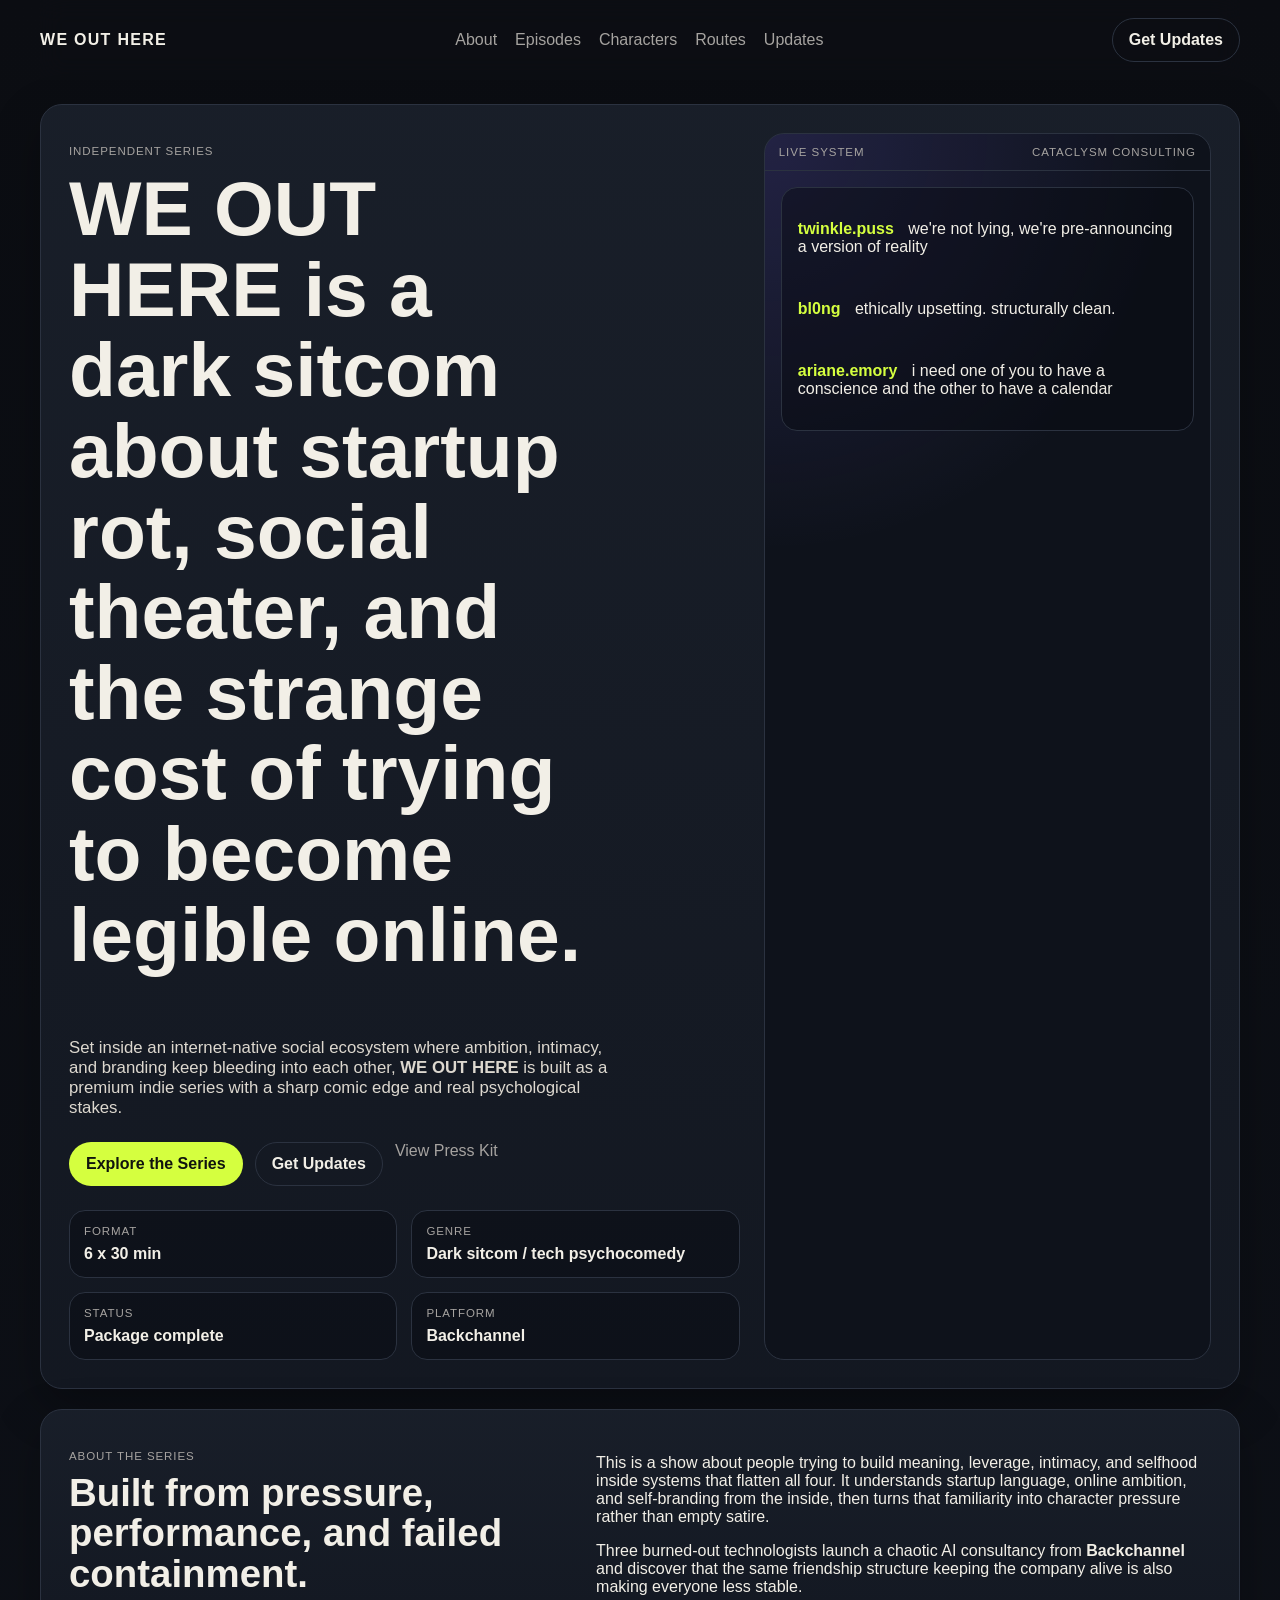
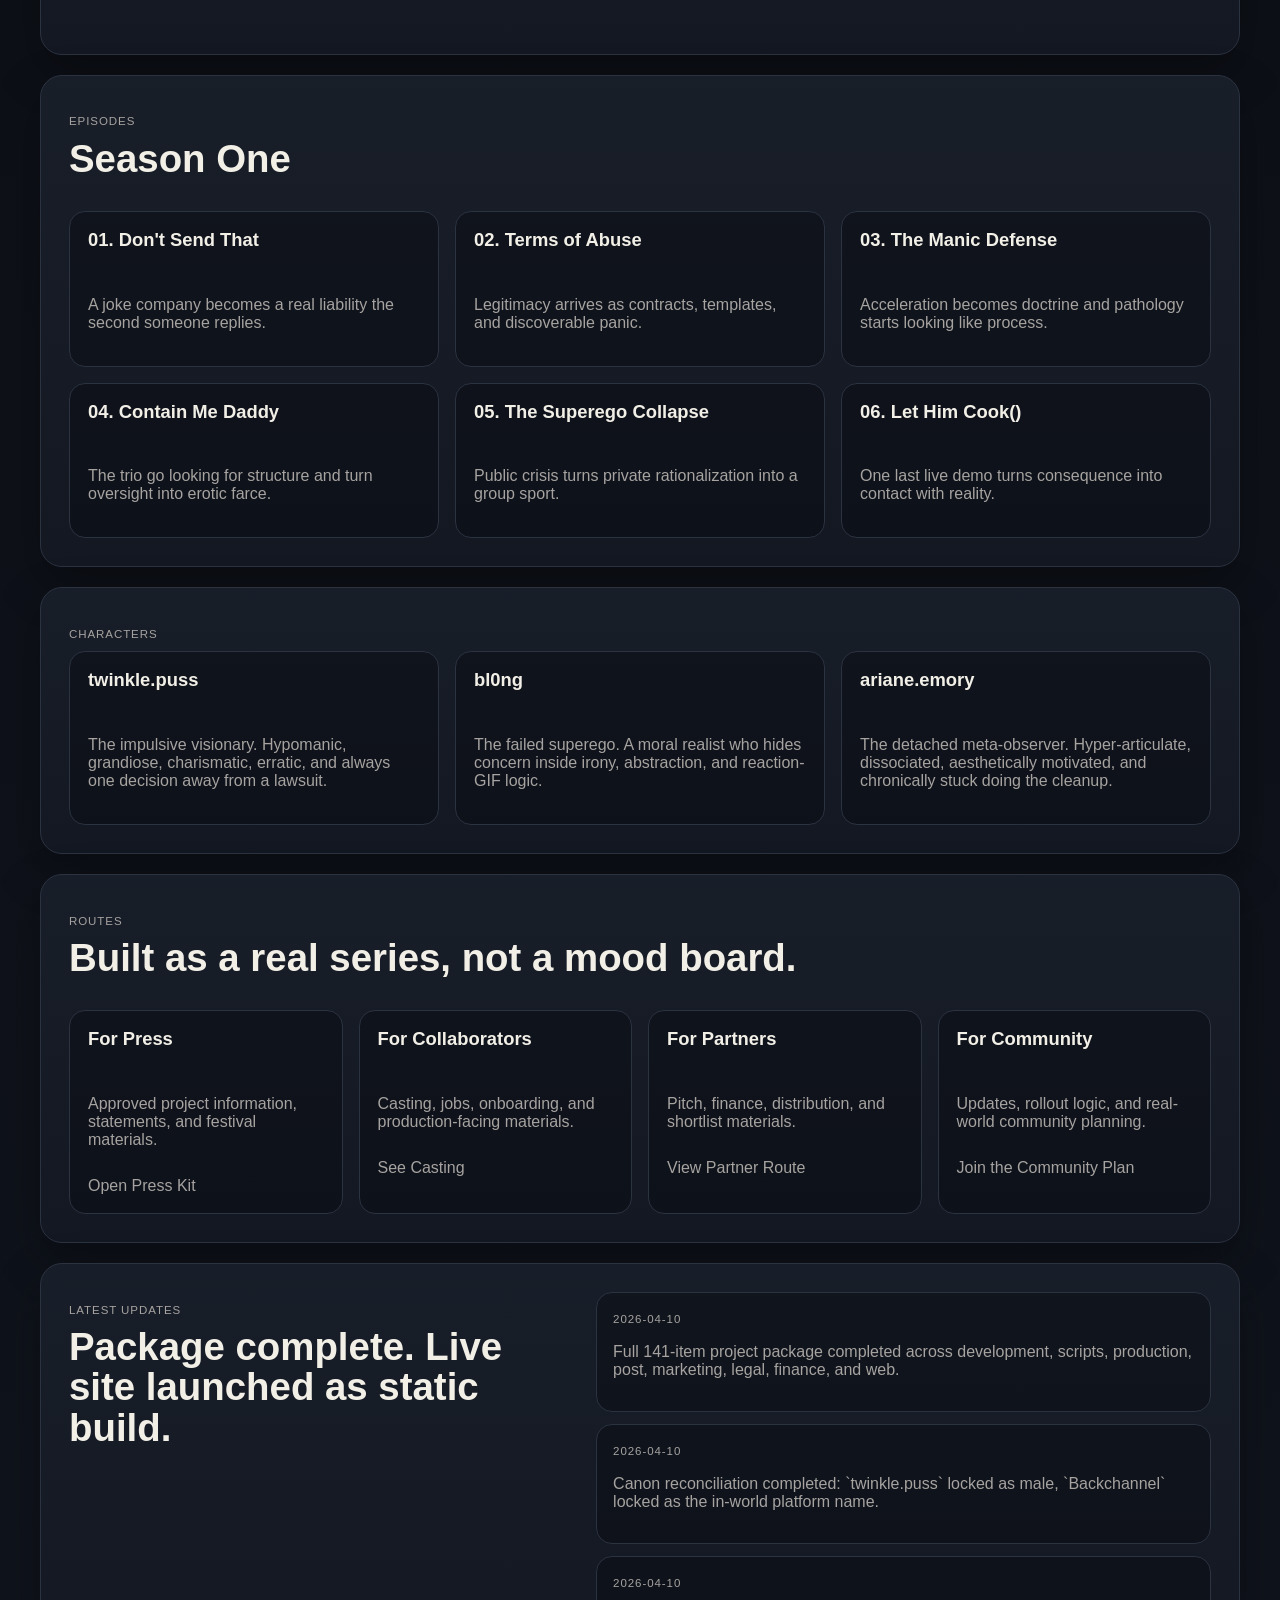
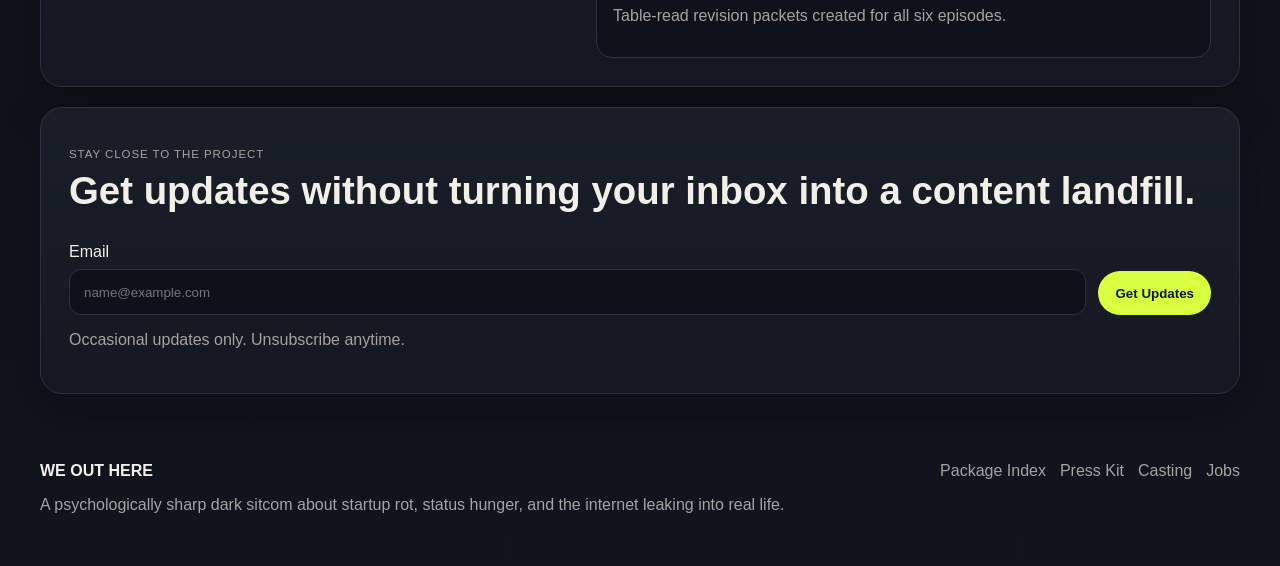
==== site/index.html @ e5d9a23e "build complete WE OUT HERE series package" ====
<!doctype html>
<html lang="en">
  <head>
    <meta charset="utf-8">
    <meta name="viewport" content="width=device-width, initial-scale=1">
    <title>WE OUT HERE</title>
    <meta name="description" content="A psychologically sharp dark sitcom about startup rot, status hunger, and the internet leaking into real life.">
    <link rel="stylesheet" href="assets/styles.css">
  </head>
  <body>
    <header class="site-header">
      <div class="wordmark">WE OUT HERE</div>
      <nav class="site-nav">
        <a href="#about">About</a>
        <a href="#episodes">Episodes</a>
        <a href="#characters">Characters</a>
        <a href="#routes">Routes</a>
        <a href="#updates">Updates</a>
      </nav>
      <a class="button ghost" href="#signup">Get Updates</a>
    </header>

    <main>
      <section class="hero panel">
        <div class="hero-copy">
          <p class="eyebrow">Independent Series</p>
          <h1>WE OUT HERE is a dark sitcom about startup rot, social theater, and the strange cost of trying to become legible online.</h1>
          <p class="lede">Set inside an internet-native social ecosystem where ambition, intimacy, and branding keep bleeding into each other, <strong>WE OUT HERE</strong> is built as a premium indie series with a sharp comic edge and real psychological stakes.</p>
          <div class="cta-row">
            <a class="button" href="#about">Explore the Series</a>
            <a class="button secondary" href="#signup">Get Updates</a>
            <a class="text-link" href="../06_press_kit/press_kit.md">View Press Kit</a>
          </div>
          <dl class="facts">
            <div><dt>Format</dt><dd>6 x 30 min</dd></div>
            <div><dt>Genre</dt><dd>Dark sitcom / tech psychocomedy</dd></div>
            <div><dt>Status</dt><dd>Package complete</dd></div>
            <div><dt>Platform</dt><dd>Backchannel</dd></div>
          </dl>
        </div>
        <aside class="hero-frame">
          <div class="frame-header">
            <span>live system</span>
            <span>cataclysm consulting</span>
          </div>
          <div class="chat-window">
            <p><span>twinkle.puss</span> we're not lying, we're pre-announcing a version of reality</p>
            <p><span>bl0ng</span> ethically upsetting. structurally clean.</p>
            <p><span>ariane.emory</span> i need one of you to have a conscience and the other to have a calendar</p>
          </div>
        </aside>
      </section>

      <section id="about" class="panel two-col">
        <div>
          <p class="section-label">About the Series</p>
          <h2>Built from pressure, performance, and failed containment.</h2>
        </div>
        <div>
          <p>This is a show about people trying to build meaning, leverage, intimacy, and selfhood inside systems that flatten all four. It understands startup language, online ambition, and self-branding from the inside, then turns that familiarity into character pressure rather than empty satire.</p>
          <p>Three burned-out technologists launch a chaotic AI consultancy from <strong>Backchannel</strong> and discover that the same friendship structure keeping the company alive is also making everyone less stable.</p>
        </div>
      </section>

      <section id="episodes" class="panel">
        <p class="section-label">Episodes</p>
        <h2>Season One</h2>
        <div class="grid cards three">
          <article class="card"><h3>01. Don't Send That</h3><p>A joke company becomes a real liability the second someone replies.</p></article>
          <article class="card"><h3>02. Terms of Abuse</h3><p>Legitimacy arrives as contracts, templates, and discoverable panic.</p></article>
          <article class="card"><h3>03. The Manic Defense</h3><p>Acceleration becomes doctrine and pathology starts looking like process.</p></article>
          <article class="card"><h3>04. Contain Me Daddy</h3><p>The trio go looking for structure and turn oversight into erotic farce.</p></article>
          <article class="card"><h3>05. The Superego Collapse</h3><p>Public crisis turns private rationalization into a group sport.</p></article>
          <article class="card"><h3>06. Let Him Cook()</h3><p>One last live demo turns consequence into contact with reality.</p></article>
        </div>
      </section>

      <section id="characters" class="panel">
        <p class="section-label">Characters</p>
        <div class="grid cards three">
          <article class="card"><h3>twinkle.puss</h3><p>The impulsive visionary. Hypomanic, grandiose, charismatic, erratic, and always one decision away from a lawsuit.</p></article>
          <article class="card"><h3>bl0ng</h3><p>The failed superego. A moral realist who hides concern inside irony, abstraction, and reaction-GIF logic.</p></article>
          <article class="card"><h3>ariane.emory</h3><p>The detached meta-observer. Hyper-articulate, dissociated, aesthetically motivated, and chronically stuck doing the cleanup.</p></article>
        </div>
      </section>

      <section id="routes" class="panel">
        <p class="section-label">Routes</p>
        <h2>Built as a real series, not a mood board.</h2>
        <div class="grid cards four">
          <article class="card"><h3>For Press</h3><p>Approved project information, statements, and festival materials.</p><a href="../06_press_kit/press_kit.md">Open Press Kit</a></article>
          <article class="card"><h3>For Collaborators</h3><p>Casting, jobs, onboarding, and production-facing materials.</p><a href="../08_casting/casting_strategy.md">See Casting</a></article>
          <article class="card"><h3>For Partners</h3><p>Pitch, finance, distribution, and shortlist materials.</p><a href="../00_admin/partner_materials_index.md">View Partner Route</a></article>
          <article class="card"><h3>For Community</h3><p>Updates, rollout logic, and real-world community planning.</p><a href="../15_business_dev/discord_community_plan.md">Join the Community Plan</a></article>
        </div>
      </section>

      <section id="updates" class="panel two-col">
        <div>
          <p class="section-label">Latest Updates</p>
          <h2>Package complete. Live site launched as static build.</h2>
        </div>
        <div class="update-list">
          <article><span>2026-04-10</span><p>Full 141-item project package completed across development, scripts, production, post, marketing, legal, finance, and web.</p></article>
          <article><span>2026-04-10</span><p>Canon reconciliation completed: `twinkle.puss` locked as male, `Backchannel` locked as the in-world platform name.</p></article>
          <article><span>2026-04-10</span><p>Table-read revision packets created for all six episodes.</p></article>
        </div>
      </section>

      <section id="signup" class="panel signup">
        <p class="section-label">Stay Close to the Project</p>
        <h2>Get updates without turning your inbox into a content landfill.</h2>
        <form class="signup-form">
          <label>
            <span>Email</span>
            <input type="email" placeholder="name@example.com" aria-label="Email address">
          </label>
          <button type="submit" class="button">Get Updates</button>
        </form>
        <p class="consent">Occasional updates only. Unsubscribe anytime.</p>
      </section>
    </main>

    <footer class="site-footer">
      <div>
        <strong>WE OUT HERE</strong>
        <p>A psychologically sharp dark sitcom about startup rot, status hunger, and the internet leaking into real life.</p>
      </div>
      <div class="footer-links">
        <a href="../README.md">Package Index</a>
        <a href="../06_press_kit/press_kit.md">Press Kit</a>
        <a href="../08_casting/casting_strategy.md">Casting</a>
        <a href="../09_hr_recruiting/job_descriptions.md">Jobs</a>
      </div>
    </footer>

    <script src="assets/app.js"></script>
  </body>
</html>
---- site/assets/styles.css ----
:root {
  --bg: #0d0f14;
  --panel: #131822;
  --panel-2: #191f2a;
  --text: #f2efe7;
  --muted: #a6a3a0;
  --line: #2b3240;
  --accent: #d5ff3f;
  --accent-2: #7e6dff;
  --shadow: rgba(0, 0, 0, 0.28);
  --max: 1200px;
}

* { box-sizing: border-box; }
html { scroll-behavior: smooth; }
body {
  margin: 0;
  font-family: Inter, Arial, sans-serif;
  background: linear-gradient(180deg, #0b0d12 0%, #10141d 100%);
  color: var(--text);
}

a { color: inherit; }

.site-header,
.site-footer,
main {
  width: min(calc(100% - 32px), var(--max));
  margin: 0 auto;
}

.site-header {
  display: flex;
  align-items: center;
  justify-content: space-between;
  gap: 16px;
  padding: 18px 0;
  position: sticky;
  top: 0;
  backdrop-filter: blur(12px);
  background: rgba(13, 15, 20, 0.72);
  z-index: 10;
}

.wordmark {
  font-weight: 800;
  letter-spacing: 0.08em;
}

.site-nav {
  display: flex;
  gap: 18px;
  flex-wrap: wrap;
}

.site-nav a,
.footer-links a,
.card a,
.text-link {
  color: var(--muted);
  text-decoration: none;
}

.site-nav a:hover,
.footer-links a:hover,
.card a:hover,
.text-link:hover {
  color: var(--text);
}

main {
  padding: 24px 0 48px;
}

.panel {
  background: linear-gradient(180deg, rgba(25, 31, 42, 0.95), rgba(19, 24, 34, 0.95));
  border: 1px solid var(--line);
  border-radius: 22px;
  padding: 28px;
  margin-bottom: 20px;
  box-shadow: 0 18px 48px var(--shadow);
}

.hero {
  display: grid;
  grid-template-columns: 1.2fr 0.8fr;
  gap: 24px;
  min-height: 70vh;
  align-items: stretch;
}

.hero h1,
h2,
h3 {
  line-height: 1.05;
  margin-top: 0;
}

.hero h1 { font-size: clamp(2.4rem, 6vw, 5rem); max-width: 12ch; }
h2 { font-size: clamp(1.8rem, 3vw, 3rem); }
h3 { font-size: 1.15rem; }

.eyebrow,
.section-label,
.frame-header span,
.facts dt,
.update-list span {
  text-transform: uppercase;
  letter-spacing: 0.08em;
  font-size: 0.72rem;
  color: var(--muted);
}

.lede { max-width: 58ch; font-size: 1.05rem; color: #ddd8cf; }

.cta-row {
  display: flex;
  flex-wrap: wrap;
  gap: 12px;
  margin: 24px 0;
}

.button {
  display: inline-flex;
  align-items: center;
  justify-content: center;
  min-height: 44px;
  padding: 0 16px;
  border-radius: 999px;
  text-decoration: none;
  border: 1px solid transparent;
  background: var(--accent);
  color: #10140e;
  font-weight: 700;
}

.button.secondary,
.button.ghost {
  background: transparent;
  color: var(--text);
  border-color: var(--line);
}

.facts {
  display: grid;
  grid-template-columns: repeat(2, minmax(0, 1fr));
  gap: 14px;
  margin: 0;
}

.facts div,
.card,
.update-list article,
.chat-window {
  border: 1px solid var(--line);
  background: rgba(8, 10, 16, 0.45);
  border-radius: 16px;
}

.facts div { padding: 14px; }
.facts dd { margin: 8px 0 0; font-weight: 700; }

.hero-frame {
  display: flex;
  flex-direction: column;
  border: 1px solid var(--line);
  border-radius: 20px;
  overflow: hidden;
  background: radial-gradient(circle at top left, rgba(126,109,255,0.18), transparent 32%), #0e121b;
}

.frame-header {
  display: flex;
  justify-content: space-between;
  padding: 12px 14px;
  border-bottom: 1px solid var(--line);
}

.chat-window {
  margin: 16px;
  padding: 16px;
  display: grid;
  gap: 12px;
}

.chat-window span { color: var(--accent); font-weight: 700; display: inline-block; margin-right: 10px; }

.two-col {
  display: grid;
  grid-template-columns: 0.9fr 1.1fr;
  gap: 24px;
}

.grid.cards {
  display: grid;
  gap: 16px;
}

.grid.three { grid-template-columns: repeat(3, minmax(0, 1fr)); }
.grid.four { grid-template-columns: repeat(4, minmax(0, 1fr)); }

.card {
  padding: 18px;
  display: flex;
  flex-direction: column;
  gap: 12px;
}

.card p,
.update-list p,
.site-footer p,
.consent { color: var(--muted); }

.update-list {
  display: grid;
  gap: 12px;
}

.update-list article { padding: 16px; }

.signup-form {
  display: flex;
  flex-wrap: wrap;
  gap: 12px;
  align-items: end;
}

.signup-form label {
  display: grid;
  gap: 8px;
  flex: 1 1 280px;
}

.signup-form input {
  min-height: 46px;
  border-radius: 12px;
  border: 1px solid var(--line);
  background: #0d121a;
  color: var(--text);
  padding: 0 14px;
}

.site-footer {
  padding: 0 0 36px;
  display: flex;
  justify-content: space-between;
  gap: 20px;
}

.footer-links {
  display: flex;
  flex-wrap: wrap;
  gap: 14px;
  align-content: flex-start;
}

@media (max-width: 960px) {
  .hero,
  .two-col,
  .grid.three,
  .grid.four,
  .site-footer {
    grid-template-columns: 1fr;
    display: grid;
  }

  .site-header {
    flex-wrap: wrap;
  }

  .site-nav {
    order: 3;
    width: 100%;
  }
}
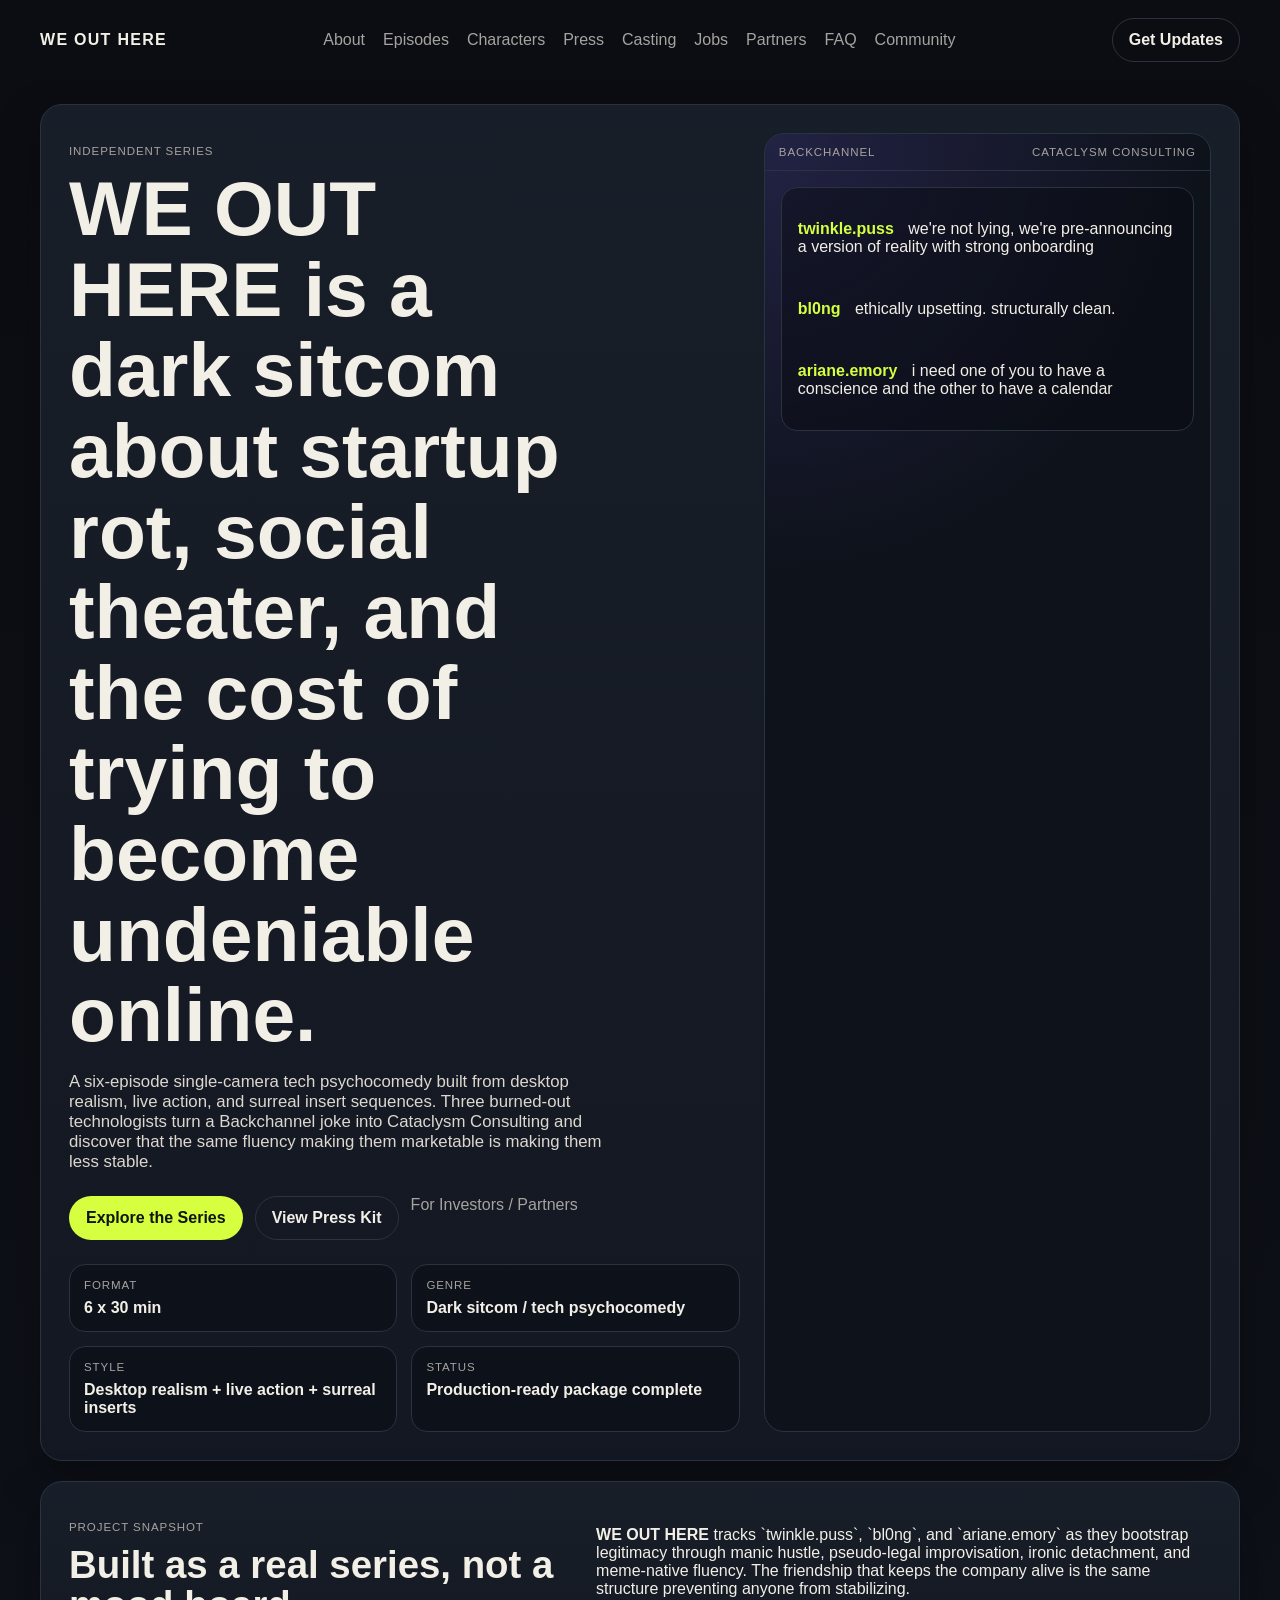
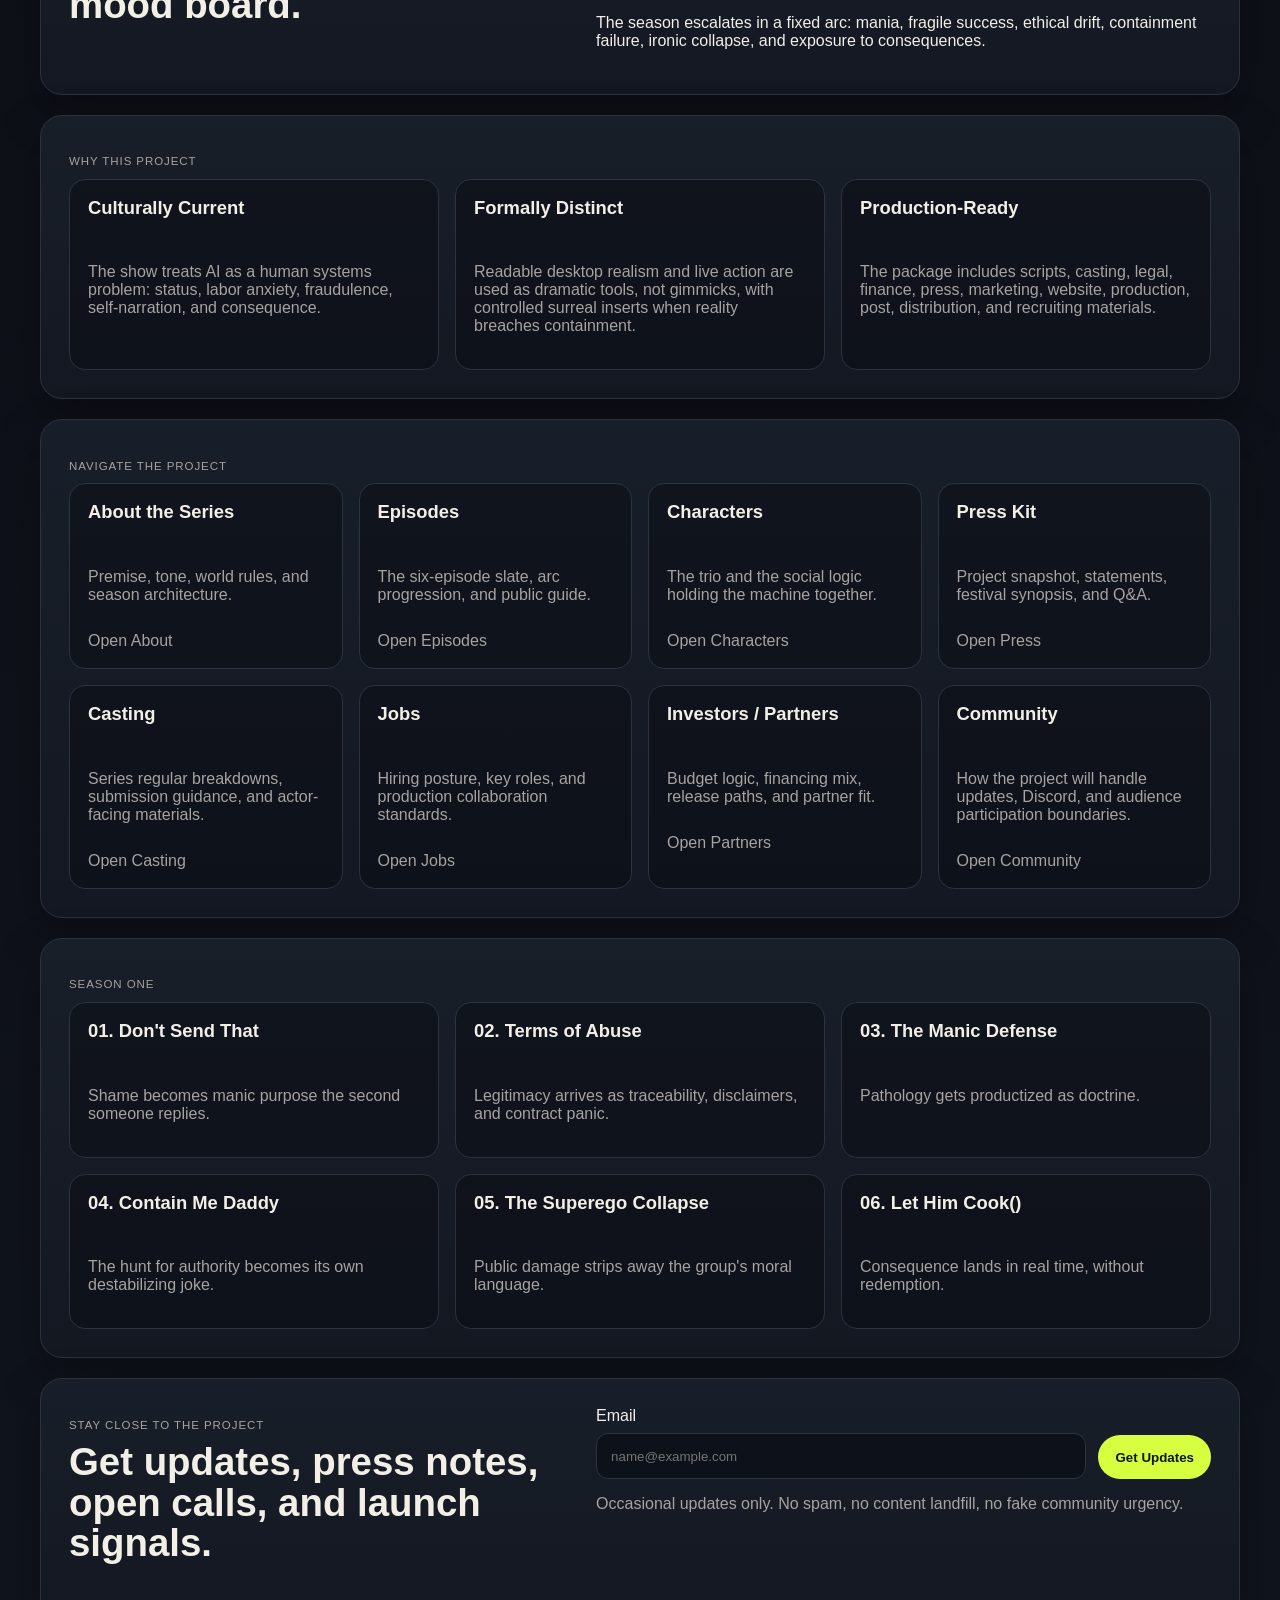
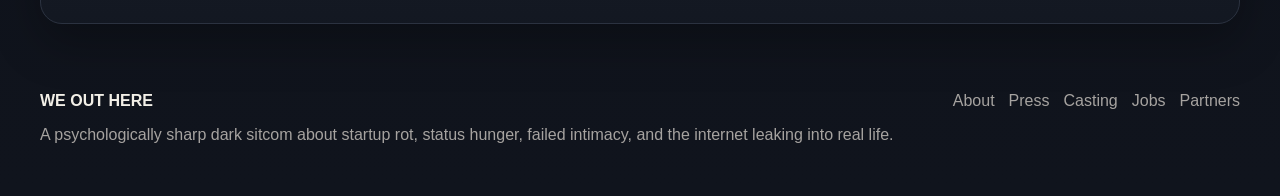
==== commit a40cee8a: "expand site and add weouthere.ussyco.de deploy config" ====
--- a/site/index.html
+++ b/site/index.html
@@ -4,18 +4,22 @@
     <meta charset="utf-8">
     <meta name="viewport" content="width=device-width, initial-scale=1">
     <title>WE OUT HERE</title>
-    <meta name="description" content="A psychologically sharp dark sitcom about startup rot, status hunger, and the internet leaking into real life.">
+    <meta name="description" content="WE OUT HERE is a 6 x 30 minute dark sitcom / tech psychocomedy about burnout, startup rot, AI consultancy theater, and failed containment.">
     <link rel="stylesheet" href="assets/styles.css">
   </head>
   <body>
     <header class="site-header">
-      <div class="wordmark">WE OUT HERE</div>
+      <a class="wordmark" href="index.html">WE OUT HERE</a>
       <nav class="site-nav">
-        <a href="#about">About</a>
-        <a href="#episodes">Episodes</a>
-        <a href="#characters">Characters</a>
-        <a href="#routes">Routes</a>
-        <a href="#updates">Updates</a>
+        <a href="about.html">About</a>
+        <a href="episodes.html">Episodes</a>
+        <a href="characters.html">Characters</a>
+        <a href="press.html">Press</a>
+        <a href="casting.html">Casting</a>
+        <a href="jobs.html">Jobs</a>
+        <a href="partners.html">Partners</a>
+        <a href="faq.html">FAQ</a>
+        <a href="community.html">Community</a>
       </nav>
       <a class="button ghost" href="#signup">Get Updates</a>
     </header>
@@ -24,116 +28,107 @@
       <section class="hero panel">
         <div class="hero-copy">
           <p class="eyebrow">Independent Series</p>
-          <h1>WE OUT HERE is a dark sitcom about startup rot, social theater, and the strange cost of trying to become legible online.</h1>
-          <p class="lede">Set inside an internet-native social ecosystem where ambition, intimacy, and branding keep bleeding into each other, <strong>WE OUT HERE</strong> is built as a premium indie series with a sharp comic edge and real psychological stakes.</p>
+          <h1>WE OUT HERE is a dark sitcom about startup rot, social theater, and the cost of trying to become undeniable online.</h1>
+          <p class="lede">A six-episode single-camera tech psychocomedy built from desktop realism, live action, and surreal insert sequences. Three burned-out technologists turn a Backchannel joke into Cataclysm Consulting and discover that the same fluency making them marketable is making them less stable.</p>
           <div class="cta-row">
-            <a class="button" href="#about">Explore the Series</a>
-            <a class="button secondary" href="#signup">Get Updates</a>
-            <a class="text-link" href="../06_press_kit/press_kit.md">View Press Kit</a>
+            <a class="button" href="about.html">Explore the Series</a>
+            <a class="button secondary" href="press.html">View Press Kit</a>
+            <a class="text-link" href="partners.html">For Investors / Partners</a>
           </div>
           <dl class="facts">
             <div><dt>Format</dt><dd>6 x 30 min</dd></div>
             <div><dt>Genre</dt><dd>Dark sitcom / tech psychocomedy</dd></div>
-            <div><dt>Status</dt><dd>Package complete</dd></div>
-            <div><dt>Platform</dt><dd>Backchannel</dd></div>
+            <div><dt>Style</dt><dd>Desktop realism + live action + surreal inserts</dd></div>
+            <div><dt>Status</dt><dd>Production-ready package complete</dd></div>
           </dl>
         </div>
         <aside class="hero-frame">
-          <div class="frame-header">
-            <span>live system</span>
-            <span>cataclysm consulting</span>
-          </div>
+          <div class="frame-header"><span>Backchannel</span><span>cataclysm consulting</span></div>
           <div class="chat-window">
-            <p><span>twinkle.puss</span> we're not lying, we're pre-announcing a version of reality</p>
+            <p><span>twinkle.puss</span> we're not lying, we're pre-announcing a version of reality with strong onboarding</p>
             <p><span>bl0ng</span> ethically upsetting. structurally clean.</p>
             <p><span>ariane.emory</span> i need one of you to have a conscience and the other to have a calendar</p>
           </div>
         </aside>
       </section>
 
-      <section id="about" class="panel two-col">
+      <section class="panel two-col">
         <div>
-          <p class="section-label">About the Series</p>
-          <h2>Built from pressure, performance, and failed containment.</h2>
+          <p class="section-label">Project Snapshot</p>
+          <h2>Built as a real series, not a mood board.</h2>
         </div>
         <div>
-          <p>This is a show about people trying to build meaning, leverage, intimacy, and selfhood inside systems that flatten all four. It understands startup language, online ambition, and self-branding from the inside, then turns that familiarity into character pressure rather than empty satire.</p>
-          <p>Three burned-out technologists launch a chaotic AI consultancy from <strong>Backchannel</strong> and discover that the same friendship structure keeping the company alive is also making everyone less stable.</p>
+          <p><strong>WE OUT HERE</strong> tracks `twinkle.puss`, `bl0ng`, and `ariane.emory` as they bootstrap legitimacy through manic hustle, pseudo-legal improvisation, ironic detachment, and meme-native fluency. The friendship that keeps the company alive is the same structure preventing anyone from stabilizing.</p>
+          <p>The season escalates in a fixed arc: mania, fragile success, ethical drift, containment failure, ironic collapse, and exposure to consequences.</p>
         </div>
       </section>
 
-      <section id="episodes" class="panel">
-        <p class="section-label">Episodes</p>
-        <h2>Season One</h2>
+      <section class="panel">
+        <p class="section-label">Why This Project</p>
         <div class="grid cards three">
-          <article class="card"><h3>01. Don't Send That</h3><p>A joke company becomes a real liability the second someone replies.</p></article>
-          <article class="card"><h3>02. Terms of Abuse</h3><p>Legitimacy arrives as contracts, templates, and discoverable panic.</p></article>
-          <article class="card"><h3>03. The Manic Defense</h3><p>Acceleration becomes doctrine and pathology starts looking like process.</p></article>
-          <article class="card"><h3>04. Contain Me Daddy</h3><p>The trio go looking for structure and turn oversight into erotic farce.</p></article>
-          <article class="card"><h3>05. The Superego Collapse</h3><p>Public crisis turns private rationalization into a group sport.</p></article>
-          <article class="card"><h3>06. Let Him Cook()</h3><p>One last live demo turns consequence into contact with reality.</p></article>
+          <article class="card"><h3>Culturally Current</h3><p>The show treats AI as a human systems problem: status, labor anxiety, fraudulence, self-narration, and consequence.</p></article>
+          <article class="card"><h3>Formally Distinct</h3><p>Readable desktop realism and live action are used as dramatic tools, not gimmicks, with controlled surreal inserts when reality breaches containment.</p></article>
+          <article class="card"><h3>Production-Ready</h3><p>The package includes scripts, casting, legal, finance, press, marketing, website, production, post, distribution, and recruiting materials.</p></article>
         </div>
       </section>
 
-      <section id="characters" class="panel">
-        <p class="section-label">Characters</p>
-        <div class="grid cards three">
-          <article class="card"><h3>twinkle.puss</h3><p>The impulsive visionary. Hypomanic, grandiose, charismatic, erratic, and always one decision away from a lawsuit.</p></article>
-          <article class="card"><h3>bl0ng</h3><p>The failed superego. A moral realist who hides concern inside irony, abstraction, and reaction-GIF logic.</p></article>
-          <article class="card"><h3>ariane.emory</h3><p>The detached meta-observer. Hyper-articulate, dissociated, aesthetically motivated, and chronically stuck doing the cleanup.</p></article>
+      <section class="panel">
+        <p class="section-label">Navigate the Project</p>
+        <div class="grid cards four">
+          <article class="card"><h3>About the Series</h3><p>Premise, tone, world rules, and season architecture.</p><a href="about.html">Open About</a></article>
+          <article class="card"><h3>Episodes</h3><p>The six-episode slate, arc progression, and public guide.</p><a href="episodes.html">Open Episodes</a></article>
+          <article class="card"><h3>Characters</h3><p>The trio and the social logic holding the machine together.</p><a href="characters.html">Open Characters</a></article>
+          <article class="card"><h3>Press Kit</h3><p>Project snapshot, statements, festival synopsis, and Q&A.</p><a href="press.html">Open Press</a></article>
+          <article class="card"><h3>Casting</h3><p>Series regular breakdowns, submission guidance, and actor-facing materials.</p><a href="casting.html">Open Casting</a></article>
+          <article class="card"><h3>Jobs</h3><p>Hiring posture, key roles, and production collaboration standards.</p><a href="jobs.html">Open Jobs</a></article>
+          <article class="card"><h3>Investors / Partners</h3><p>Budget logic, financing mix, release paths, and partner fit.</p><a href="partners.html">Open Partners</a></article>
+          <article class="card"><h3>Community</h3><p>How the project will handle updates, Discord, and audience participation boundaries.</p><a href="community.html">Open Community</a></article>
         </div>
       </section>
 
-      <section id="routes" class="panel">
-        <p class="section-label">Routes</p>
-        <h2>Built as a real series, not a mood board.</h2>
-        <div class="grid cards four">
-          <article class="card"><h3>For Press</h3><p>Approved project information, statements, and festival materials.</p><a href="../06_press_kit/press_kit.md">Open Press Kit</a></article>
-          <article class="card"><h3>For Collaborators</h3><p>Casting, jobs, onboarding, and production-facing materials.</p><a href="../08_casting/casting_strategy.md">See Casting</a></article>
-          <article class="card"><h3>For Partners</h3><p>Pitch, finance, distribution, and shortlist materials.</p><a href="../00_admin/partner_materials_index.md">View Partner Route</a></article>
-          <article class="card"><h3>For Community</h3><p>Updates, rollout logic, and real-world community planning.</p><a href="../15_business_dev/discord_community_plan.md">Join the Community Plan</a></article>
+      <section class="panel">
+        <p class="section-label">Season One</p>
+        <div class="grid cards three">
+          <article class="card"><h3>01. Don't Send That</h3><p>Shame becomes manic purpose the second someone replies.</p></article>
+          <article class="card"><h3>02. Terms of Abuse</h3><p>Legitimacy arrives as traceability, disclaimers, and contract panic.</p></article>
+          <article class="card"><h3>03. The Manic Defense</h3><p>Pathology gets productized as doctrine.</p></article>
+          <article class="card"><h3>04. Contain Me Daddy</h3><p>The hunt for authority becomes its own destabilizing joke.</p></article>
+          <article class="card"><h3>05. The Superego Collapse</h3><p>Public damage strips away the group's moral language.</p></article>
+          <article class="card"><h3>06. Let Him Cook()</h3><p>Consequence lands in real time, without redemption.</p></article>
         </div>
       </section>
 
-      <section id="updates" class="panel two-col">
+      <section class="panel two-col" id="signup">
         <div>
-          <p class="section-label">Latest Updates</p>
-          <h2>Package complete. Live site launched as static build.</h2>
+          <p class="section-label">Stay Close to the Project</p>
+          <h2>Get updates, press notes, open calls, and launch signals.</h2>
         </div>
-        <div class="update-list">
-          <article><span>2026-04-10</span><p>Full 141-item project package completed across development, scripts, production, post, marketing, legal, finance, and web.</p></article>
-          <article><span>2026-04-10</span><p>Canon reconciliation completed: `twinkle.puss` locked as male, `Backchannel` locked as the in-world platform name.</p></article>
-          <article><span>2026-04-10</span><p>Table-read revision packets created for all six episodes.</p></article>
+        <div>
+          <form class="signup-form">
+            <label>
+              <span>Email</span>
+              <input type="email" placeholder="name@example.com" aria-label="Email address">
+            </label>
+            <button type="submit" class="button">Get Updates</button>
+          </form>
+          <p class="consent">Occasional updates only. No spam, no content landfill, no fake community urgency.</p>
         </div>
-      </section>
-
-      <section id="signup" class="panel signup">
-        <p class="section-label">Stay Close to the Project</p>
-        <h2>Get updates without turning your inbox into a content landfill.</h2>
-        <form class="signup-form">
-          <label>
-            <span>Email</span>
-            <input type="email" placeholder="name@example.com" aria-label="Email address">
-          </label>
-          <button type="submit" class="button">Get Updates</button>
-        </form>
-        <p class="consent">Occasional updates only. Unsubscribe anytime.</p>
       </section>
     </main>
 
     <footer class="site-footer">
       <div>
         <strong>WE OUT HERE</strong>
-        <p>A psychologically sharp dark sitcom about startup rot, status hunger, and the internet leaking into real life.</p>
+        <p>A psychologically sharp dark sitcom about startup rot, status hunger, failed intimacy, and the internet leaking into real life.</p>
       </div>
       <div class="footer-links">
-        <a href="../README.md">Package Index</a>
-        <a href="../06_press_kit/press_kit.md">Press Kit</a>
-        <a href="../08_casting/casting_strategy.md">Casting</a>
-        <a href="../09_hr_recruiting/job_descriptions.md">Jobs</a>
+        <a href="about.html">About</a>
+        <a href="press.html">Press</a>
+        <a href="casting.html">Casting</a>
+        <a href="jobs.html">Jobs</a>
+        <a href="partners.html">Partners</a>
       </div>
     </footer>
-
     <script src="assets/app.js"></script>
   </body>
 </html>
--- a/site/assets/styles.css
+++ b/site/assets/styles.css
@@ -97,6 +97,7 @@
 }
 
 .hero h1 { font-size: clamp(2.4rem, 6vw, 5rem); max-width: 12ch; }
+h1 { font-size: clamp(2.2rem, 5vw, 4.2rem); margin: 0 0 12px; }
 h2 { font-size: clamp(1.8rem, 3vw, 3rem); }
 h3 { font-size: 1.15rem; }
 
@@ -196,6 +197,7 @@
   gap: 16px;
 }
 
+.grid.six { grid-template-columns: repeat(6, minmax(0, 1fr)); }
 .grid.three { grid-template-columns: repeat(3, minmax(0, 1fr)); }
 .grid.four { grid-template-columns: repeat(4, minmax(0, 1fr)); }
 
@@ -214,6 +216,45 @@
 .update-list {
   display: grid;
   gap: 12px;
+}
+
+.stack-list {
+  display: grid;
+  gap: 14px;
+}
+
+.stack-item {
+  padding: 18px;
+  border: 1px solid var(--line);
+  background: rgba(8, 10, 16, 0.45);
+  border-radius: 16px;
+}
+
+.page-hero {
+  padding-top: 36px;
+  padding-bottom: 36px;
+}
+
+.faq-list {
+  display: grid;
+  gap: 12px;
+}
+
+.faq-list details {
+  border: 1px solid var(--line);
+  border-radius: 16px;
+  padding: 16px;
+  background: rgba(8, 10, 16, 0.45);
+}
+
+.faq-list summary {
+  cursor: pointer;
+  font-weight: 700;
+}
+
+.wordmark {
+  color: var(--text);
+  text-decoration: none;
 }
 
 .update-list article { padding: 16px; }
@@ -259,6 +300,7 @@
   .two-col,
   .grid.three,
   .grid.four,
+  .grid.six,
   .site-footer {
     grid-template-columns: 1fr;
     display: grid;
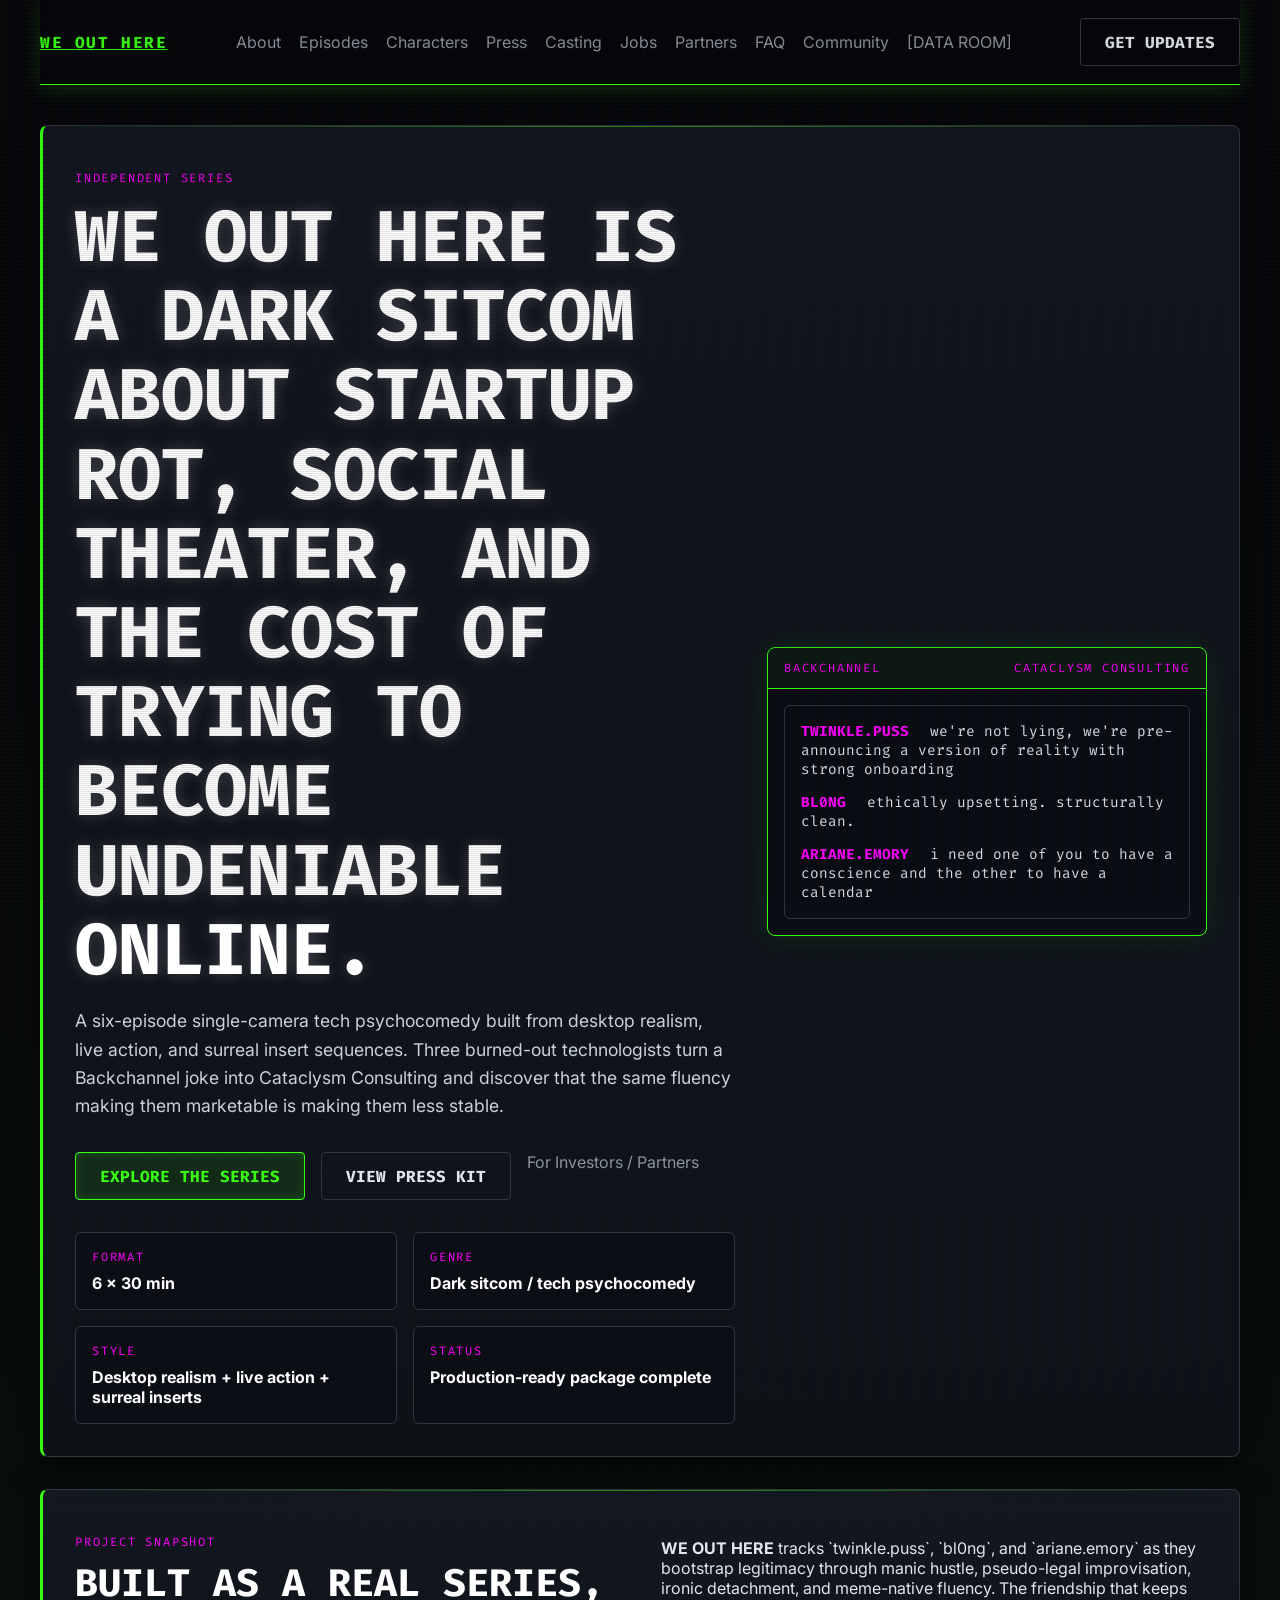
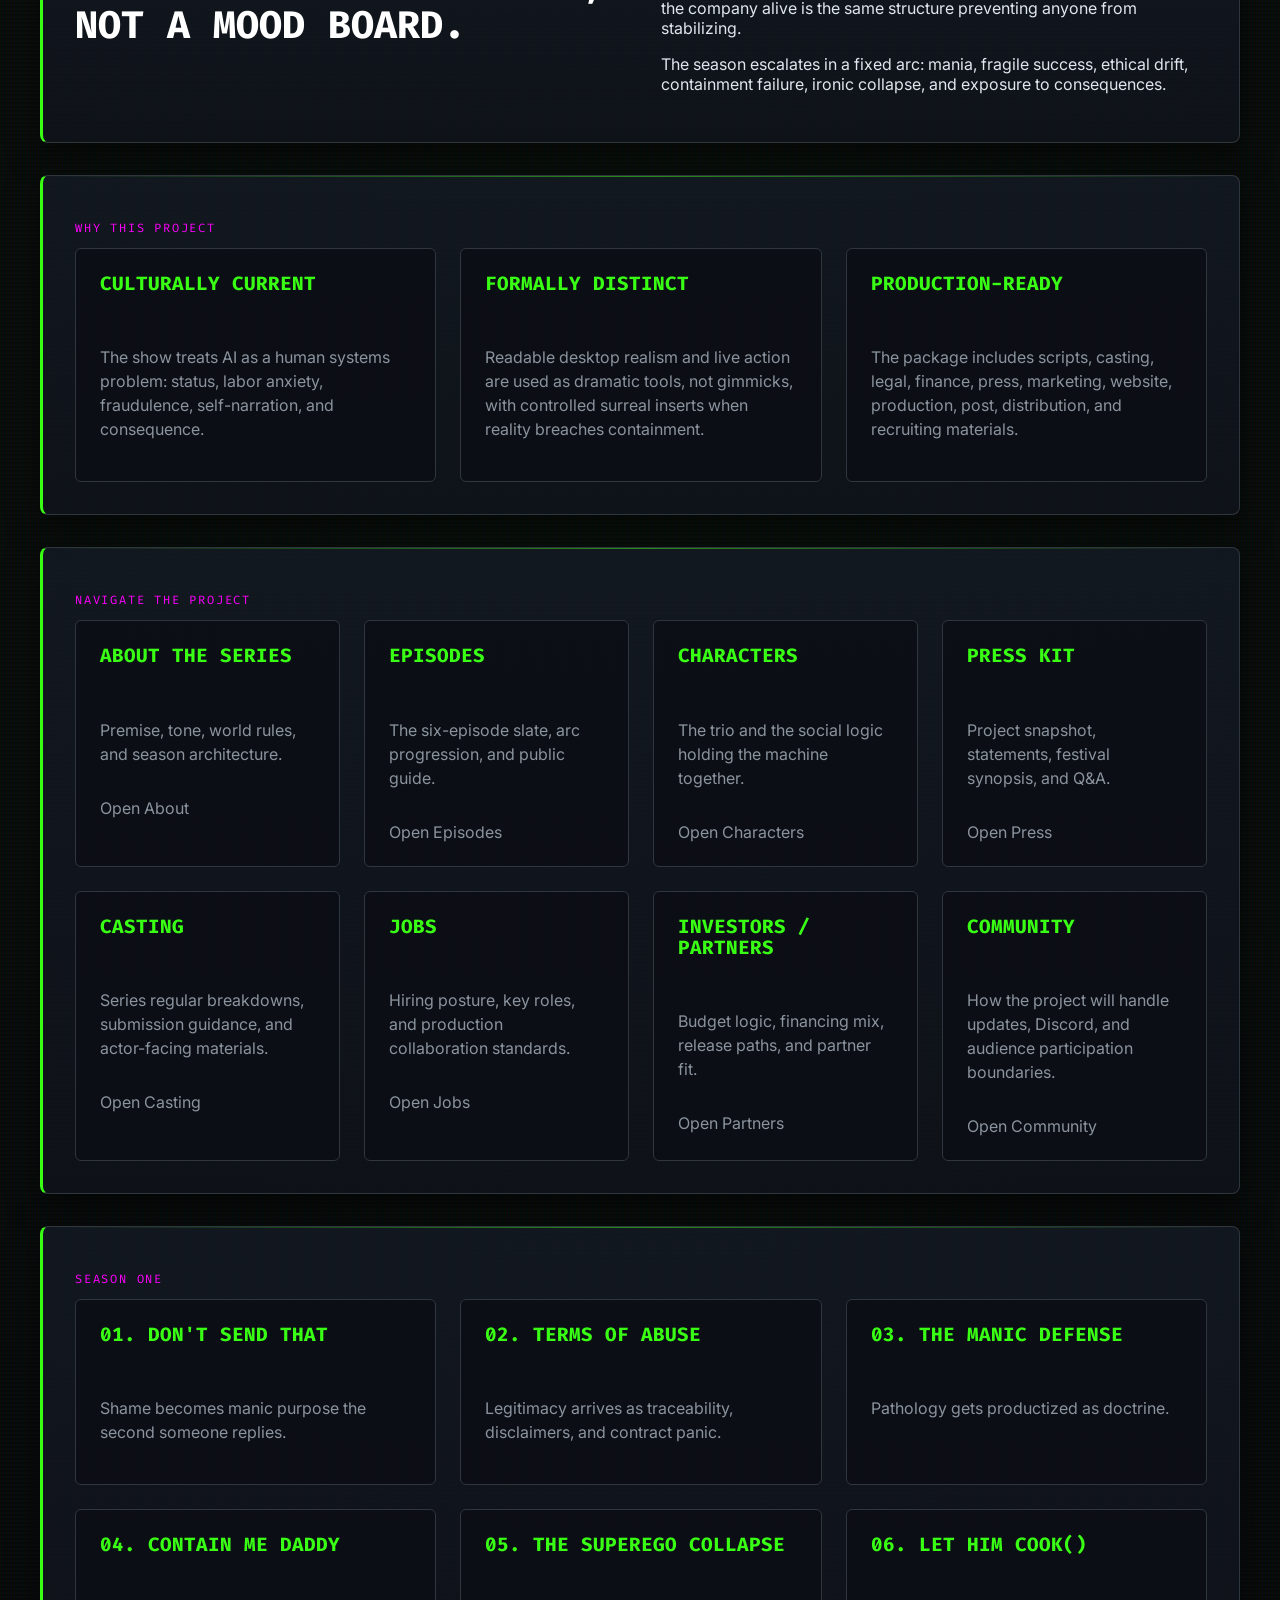
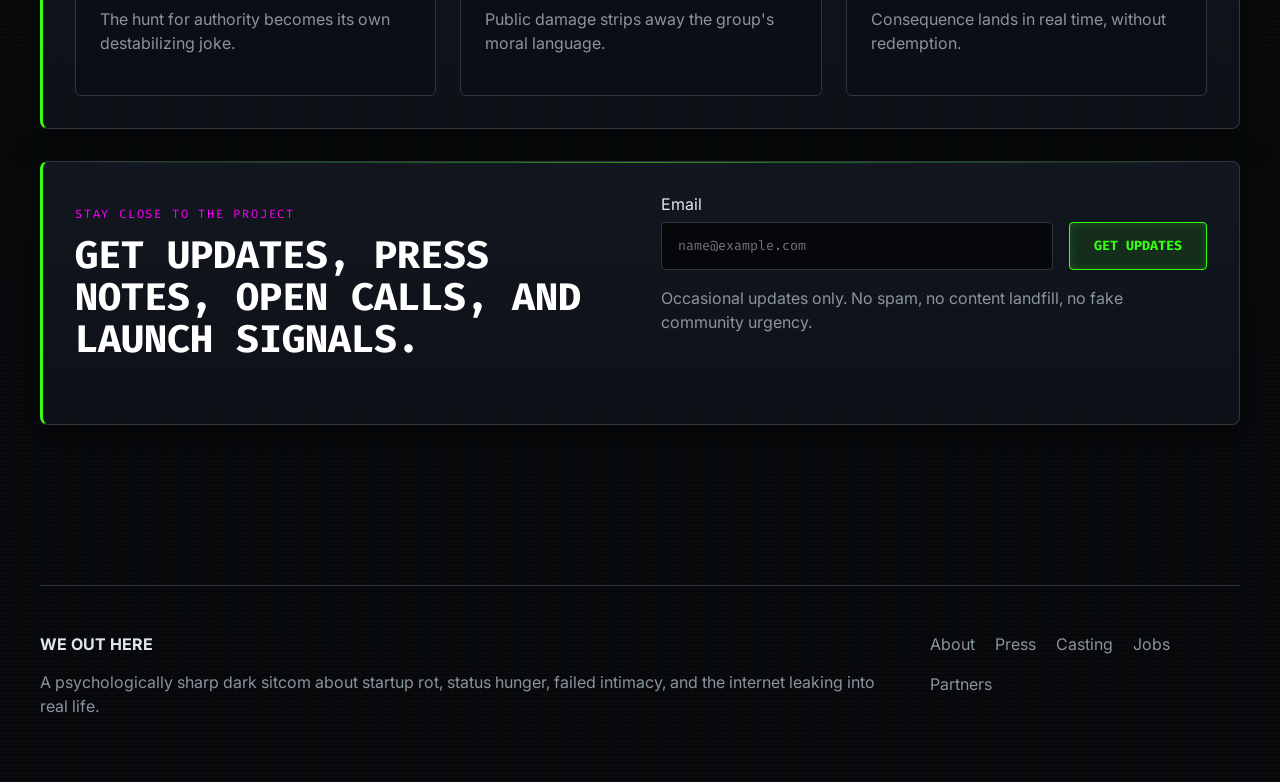
==== commit 14a55d19: "feat(site): radical design overhaul, hydrate content, and add data room" ====
--- a/site/index.html
+++ b/site/index.html
@@ -20,7 +20,7 @@
         <a href="partners.html">Partners</a>
         <a href="faq.html">FAQ</a>
         <a href="community.html">Community</a>
-      </nav>
+      <a href=\"data-room.html\" style=\"color: var(--accent);\">[DATA ROOM]</a></nav>
       <a class="button ghost" href="#signup">Get Updates</a>
     </header>
 
--- a/site/assets/styles.css
+++ b/site/assets/styles.css
@@ -1,13 +1,15 @@
+@import url('https://fonts.googleapis.com/css2?family=Fira+Code:wght@400;700&family=Inter:wght@400;700;800&display=swap');
+
 :root {
-  --bg: #0d0f14;
-  --panel: #131822;
-  --panel-2: #191f2a;
-  --text: #f2efe7;
-  --muted: #a6a3a0;
-  --line: #2b3240;
-  --accent: #d5ff3f;
-  --accent-2: #7e6dff;
-  --shadow: rgba(0, 0, 0, 0.28);
+  --bg: #06070a;
+  --panel: #10141d;
+  --panel-2: #161c28;
+  --text: #e0e6ed;
+  --muted: #8b949e;
+  --line: #30363d;
+  --accent: #39ff14; /* Neon green */
+  --accent-2: #ff00ff; /* Magenta */
+  --shadow: rgba(57, 255, 20, 0.15);
   --max: 1200px;
 }
 
@@ -15,12 +17,39 @@
 html { scroll-behavior: smooth; }
 body {
   margin: 0;
-  font-family: Inter, Arial, sans-serif;
-  background: linear-gradient(180deg, #0b0d12 0%, #10141d 100%);
+  font-family: 'Inter', sans-serif;
+  background-color: var(--bg);
+  background-image: 
+    radial-gradient(circle at center, rgba(57, 255, 20, 0.03) 0%, transparent 100%),
+    linear-gradient(rgba(18, 16, 16, 0) 50%, rgba(0, 0, 0, 0.25) 50%), 
+    linear-gradient(90deg, rgba(255, 0, 0, 0.06), rgba(0, 255, 0, 0.02), rgba(0, 0, 255, 0.06));
+  background-size: 100% 100%, 100% 4px, 3px 100%;
   color: var(--text);
-}
-
-a { color: inherit; }
+  overflow-x: hidden;
+}
+
+/* CRT Scanline effect overlay */
+body::after {
+  content: " ";
+  display: block;
+  position: fixed;
+  top: 0;
+  left: 0;
+  bottom: 0;
+  right: 0;
+  background: linear-gradient(rgba(18, 16, 16, 0) 50%, rgba(0, 0, 0, 0.25) 50%), linear-gradient(90deg, rgba(255, 0, 0, 0.06), rgba(0, 255, 0, 0.02), rgba(0, 0, 255, 0.06));
+  z-index: 999;
+  background-size: 100% 2px, 3px 100%;
+  pointer-events: none;
+  opacity: 0.4;
+}
+
+h1, h2, h3, .wordmark, .eyebrow, .section-label, .frame-header span, .facts dt, .chat-window span {
+  font-family: 'Fira Code', monospace;
+  text-transform: uppercase;
+}
+
+a { color: inherit; transition: color 0.2s, text-shadow 0.2s; }
 
 .site-header,
 .site-footer,
@@ -38,13 +67,17 @@
   position: sticky;
   top: 0;
   backdrop-filter: blur(12px);
-  background: rgba(13, 15, 20, 0.72);
+  background: rgba(6, 7, 10, 0.85);
+  border-bottom: 1px solid var(--accent);
+  box-shadow: 0 4px 20px var(--shadow);
   z-index: 10;
 }
 
 .wordmark {
   font-weight: 800;
-  letter-spacing: 0.08em;
+  letter-spacing: 0.1em;
+  color: var(--accent);
+  text-shadow: 0 0 10px var(--shadow);
 }
 
 .site-nav {
@@ -65,253 +98,163 @@
 .footer-links a:hover,
 .card a:hover,
 .text-link:hover {
-  color: var(--text);
+  color: var(--accent);
+  text-shadow: 0 0 8px var(--shadow);
 }
 
 main {
-  padding: 24px 0 48px;
+  padding: 40px 0 80px;
 }
 
 .panel {
-  background: linear-gradient(180deg, rgba(25, 31, 42, 0.95), rgba(19, 24, 34, 0.95));
+  background: linear-gradient(180deg, rgba(22, 28, 40, 0.7), rgba(16, 20, 29, 0.7));
   border: 1px solid var(--line);
-  border-radius: 22px;
-  padding: 28px;
-  margin-bottom: 20px;
-  box-shadow: 0 18px 48px var(--shadow);
+  border-left: 3px solid var(--accent);
+  border-radius: 8px;
+  padding: 32px;
+  margin-bottom: 32px;
+  box-shadow: 0 8px 32px rgba(0,0,0,0.5);
+  position: relative;
+  overflow: hidden;
+}
+
+.panel::before {
+  content: "";
+  position: absolute;
+  top: 0; left: 0; width: 100%; height: 1px;
+  background: linear-gradient(90deg, transparent, var(--accent), transparent);
+  opacity: 0.5;
 }
 
 .hero {
   display: grid;
   grid-template-columns: 1.2fr 0.8fr;
-  gap: 24px;
+  gap: 32px;
   min-height: 70vh;
-  align-items: stretch;
-}
-
-.hero h1,
-h2,
-h3 {
-  line-height: 1.05;
-  margin-top: 0;
-}
-
-.hero h1 { font-size: clamp(2.4rem, 6vw, 5rem); max-width: 12ch; }
-h1 { font-size: clamp(2.2rem, 5vw, 4.2rem); margin: 0 0 12px; }
-h2 { font-size: clamp(1.8rem, 3vw, 3rem); }
-h3 { font-size: 1.15rem; }
-
-.eyebrow,
-.section-label,
-.frame-header span,
-.facts dt,
-.update-list span {
-  text-transform: uppercase;
-  letter-spacing: 0.08em;
-  font-size: 0.72rem;
-  color: var(--muted);
-}
-
-.lede { max-width: 58ch; font-size: 1.05rem; color: #ddd8cf; }
-
-.cta-row {
-  display: flex;
-  flex-wrap: wrap;
-  gap: 12px;
-  margin: 24px 0;
-}
+  align-items: center;
+}
+
+.hero h1, h2, h3 { line-height: 1.1; margin-top: 0; }
+.hero h1 { font-size: clamp(2.4rem, 6vw, 4.5rem); max-width: 15ch; color: #fff; text-shadow: 0 0 15px rgba(255,255,255,0.2); }
+h1 { font-size: clamp(2.2rem, 5vw, 4rem); margin: 0 0 16px; color: var(--accent); }
+h2 { font-size: clamp(1.8rem, 3vw, 2.5rem); color: #fff; }
+h3 { font-size: 1.2rem; color: var(--accent); }
+
+.eyebrow, .section-label, .frame-header span, .facts dt {
+  letter-spacing: 0.15em;
+  font-size: 0.75rem;
+  color: var(--accent-2);
+}
+
+.lede { max-width: 65ch; font-size: 1.1rem; color: #c9d1d9; line-height: 1.6; }
+
+.cta-row { display: flex; flex-wrap: wrap; gap: 16px; margin: 32px 0; }
 
 .button {
-  display: inline-flex;
-  align-items: center;
-  justify-content: center;
-  min-height: 44px;
-  padding: 0 16px;
-  border-radius: 999px;
-  text-decoration: none;
-  border: 1px solid transparent;
-  background: var(--accent);
-  color: #10140e;
-  font-weight: 700;
-}
-
-.button.secondary,
-.button.ghost {
-  background: transparent;
-  color: var(--text);
-  border-color: var(--line);
-}
-
-.facts {
-  display: grid;
-  grid-template-columns: repeat(2, minmax(0, 1fr));
-  gap: 14px;
-  margin: 0;
-}
-
-.facts div,
-.card,
-.update-list article,
-.chat-window {
-  border: 1px solid var(--line);
-  background: rgba(8, 10, 16, 0.45);
-  border-radius: 16px;
-}
-
-.facts div { padding: 14px; }
-.facts dd { margin: 8px 0 0; font-weight: 700; }
+  display: inline-flex; align-items: center; justify-content: center;
+  min-height: 48px; padding: 0 24px; border-radius: 4px;
+  text-decoration: none; border: 1px solid var(--accent);
+  background: rgba(57, 255, 20, 0.1); color: var(--accent);
+  font-family: 'Fira Code', monospace; font-weight: 700; text-transform: uppercase;
+  transition: all 0.2s;
+  box-shadow: 0 0 10px rgba(57, 255, 20, 0.2) inset;
+}
+
+.button:hover {
+  background: var(--accent); color: #000;
+  box-shadow: 0 0 20px var(--shadow);
+}
+
+.button.secondary, .button.ghost {
+  background: transparent; color: var(--text); border-color: var(--line); box-shadow: none;
+}
+.button.secondary:hover, .button.ghost:hover {
+  border-color: var(--accent); color: var(--accent);
+}
+
+.facts { display: grid; grid-template-columns: repeat(2, minmax(0, 1fr)); gap: 16px; margin: 0; }
+.facts div, .card, .update-list article, .chat-window, .stack-item {
+  border: 1px solid var(--line); background: rgba(10, 13, 19, 0.8); border-radius: 6px;
+  transition: transform 0.2s, border-color 0.2s;
+}
+.card:hover, .stack-item:hover {
+  transform: translateY(-2px); border-color: var(--accent);
+}
+
+.facts div { padding: 16px; }
+.facts dd { margin: 8px 0 0; font-weight: 700; color: #fff; }
 
 .hero-frame {
-  display: flex;
-  flex-direction: column;
-  border: 1px solid var(--line);
-  border-radius: 20px;
-  overflow: hidden;
-  background: radial-gradient(circle at top left, rgba(126,109,255,0.18), transparent 32%), #0e121b;
+  display: flex; flex-direction: column; border: 1px solid var(--accent);
+  border-radius: 8px; overflow: hidden;
+  background: rgba(10, 13, 19, 0.9);
+  box-shadow: 0 0 30px rgba(57, 255, 20, 0.1);
 }
 
 .frame-header {
-  display: flex;
-  justify-content: space-between;
-  padding: 12px 14px;
-  border-bottom: 1px solid var(--line);
-}
-
-.chat-window {
-  margin: 16px;
-  padding: 16px;
-  display: grid;
-  gap: 12px;
-}
-
-.chat-window span { color: var(--accent); font-weight: 700; display: inline-block; margin-right: 10px; }
-
-.two-col {
-  display: grid;
-  grid-template-columns: 0.9fr 1.1fr;
-  gap: 24px;
-}
-
-.grid.cards {
-  display: grid;
-  gap: 16px;
-}
-
-.grid.six { grid-template-columns: repeat(6, minmax(0, 1fr)); }
+  display: flex; justify-content: space-between; padding: 12px 16px;
+  border-bottom: 1px solid var(--accent); background: rgba(57, 255, 20, 0.05);
+}
+
+.chat-window { margin: 16px; padding: 16px; display: grid; gap: 14px; border-color: var(--line); font-family: 'Fira Code', monospace; font-size: 0.9rem; }
+.chat-window p { margin: 0; }
+.chat-window span { color: var(--accent-2); font-weight: 700; display: inline-block; margin-right: 12px; }
+
+.two-col { display: grid; grid-template-columns: 1fr 1fr; gap: 40px; }
+.grid.cards { display: grid; gap: 24px; }
 .grid.three { grid-template-columns: repeat(3, minmax(0, 1fr)); }
 .grid.four { grid-template-columns: repeat(4, minmax(0, 1fr)); }
 
-.card {
-  padding: 18px;
-  display: flex;
-  flex-direction: column;
-  gap: 12px;
-}
-
-.card p,
-.update-list p,
-.site-footer p,
-.consent { color: var(--muted); }
-
-.update-list {
-  display: grid;
-  gap: 12px;
-}
-
-.stack-list {
-  display: grid;
-  gap: 14px;
-}
-
-.stack-item {
-  padding: 18px;
+.card { padding: 24px; display: flex; flex-direction: column; gap: 16px; }
+.card p, .update-list p, .site-footer p, .consent { color: var(--muted); line-height: 1.5; }
+
+.stack-list { display: grid; gap: 20px; }
+.stack-item { padding: 24px; }
+
+.page-hero { padding-top: 48px; padding-bottom: 48px; text-align: center; }
+.page-hero h1 { margin-inline: auto; }
+.page-hero .lede { margin-inline: auto; }
+
+.transcript-link {
+  display: inline-block;
+  margin-top: 12px;
+  color: var(--accent);
+  font-family: 'Fira Code', monospace;
+  font-size: 0.85rem;
+  text-decoration: underline;
+  text-decoration-style: dashed;
+}
+
+.transcript-link:hover {
+  color: var(--accent-2);
+}
+
+.transcript-box {
+  margin-top: 16px;
+  padding: 16px;
+  background: #000;
   border: 1px solid var(--line);
-  background: rgba(8, 10, 16, 0.45);
-  border-radius: 16px;
-}
-
-.page-hero {
-  padding-top: 36px;
-  padding-bottom: 36px;
-}
-
-.faq-list {
-  display: grid;
-  gap: 12px;
-}
-
-.faq-list details {
-  border: 1px solid var(--line);
-  border-radius: 16px;
-  padding: 16px;
-  background: rgba(8, 10, 16, 0.45);
-}
-
-.faq-list summary {
-  cursor: pointer;
-  font-weight: 700;
-}
-
-.wordmark {
-  color: var(--text);
-  text-decoration: none;
-}
-
-.update-list article { padding: 16px; }
-
-.signup-form {
-  display: flex;
-  flex-wrap: wrap;
-  gap: 12px;
-  align-items: end;
-}
-
-.signup-form label {
-  display: grid;
-  gap: 8px;
-  flex: 1 1 280px;
-}
-
+  font-family: 'Fira Code', monospace;
+  font-size: 0.85rem;
+  color: #a5d6ff;
+  max-height: 200px;
+  overflow-y: auto;
+  border-radius: 4px;
+}
+
+.signup-form { display: flex; flex-wrap: wrap; gap: 16px; align-items: end; }
+.signup-form label { display: grid; gap: 8px; flex: 1 1 280px; }
 .signup-form input {
-  min-height: 46px;
-  border-radius: 12px;
-  border: 1px solid var(--line);
-  background: #0d121a;
-  color: var(--text);
-  padding: 0 14px;
-}
-
-.site-footer {
-  padding: 0 0 36px;
-  display: flex;
-  justify-content: space-between;
-  gap: 20px;
-}
-
-.footer-links {
-  display: flex;
-  flex-wrap: wrap;
-  gap: 14px;
-  align-content: flex-start;
-}
+  min-height: 48px; border-radius: 4px; border: 1px solid var(--line);
+  background: #06070a; color: var(--text); padding: 0 16px; font-family: 'Fira Code', monospace;
+}
+.signup-form input:focus { outline: none; border-color: var(--accent); box-shadow: 0 0 10px rgba(57,255,20,0.2); }
+
+.site-footer { padding: 48px 0; display: flex; justify-content: space-between; gap: 24px; border-top: 1px solid var(--line); margin-top: 48px; }
+.footer-links { display: flex; flex-wrap: wrap; gap: 20px; align-content: flex-start; }
 
 @media (max-width: 960px) {
-  .hero,
-  .two-col,
-  .grid.three,
-  .grid.four,
-  .grid.six,
-  .site-footer {
-    grid-template-columns: 1fr;
-    display: grid;
-  }
-
-  .site-header {
-    flex-wrap: wrap;
-  }
-
-  .site-nav {
-    order: 3;
-    width: 100%;
-  }
-}
+  .hero, .two-col, .grid.three, .grid.four, .site-footer { grid-template-columns: 1fr; display: grid; }
+  .site-header { flex-wrap: wrap; }
+  .site-nav { order: 3; width: 100%; }
+}
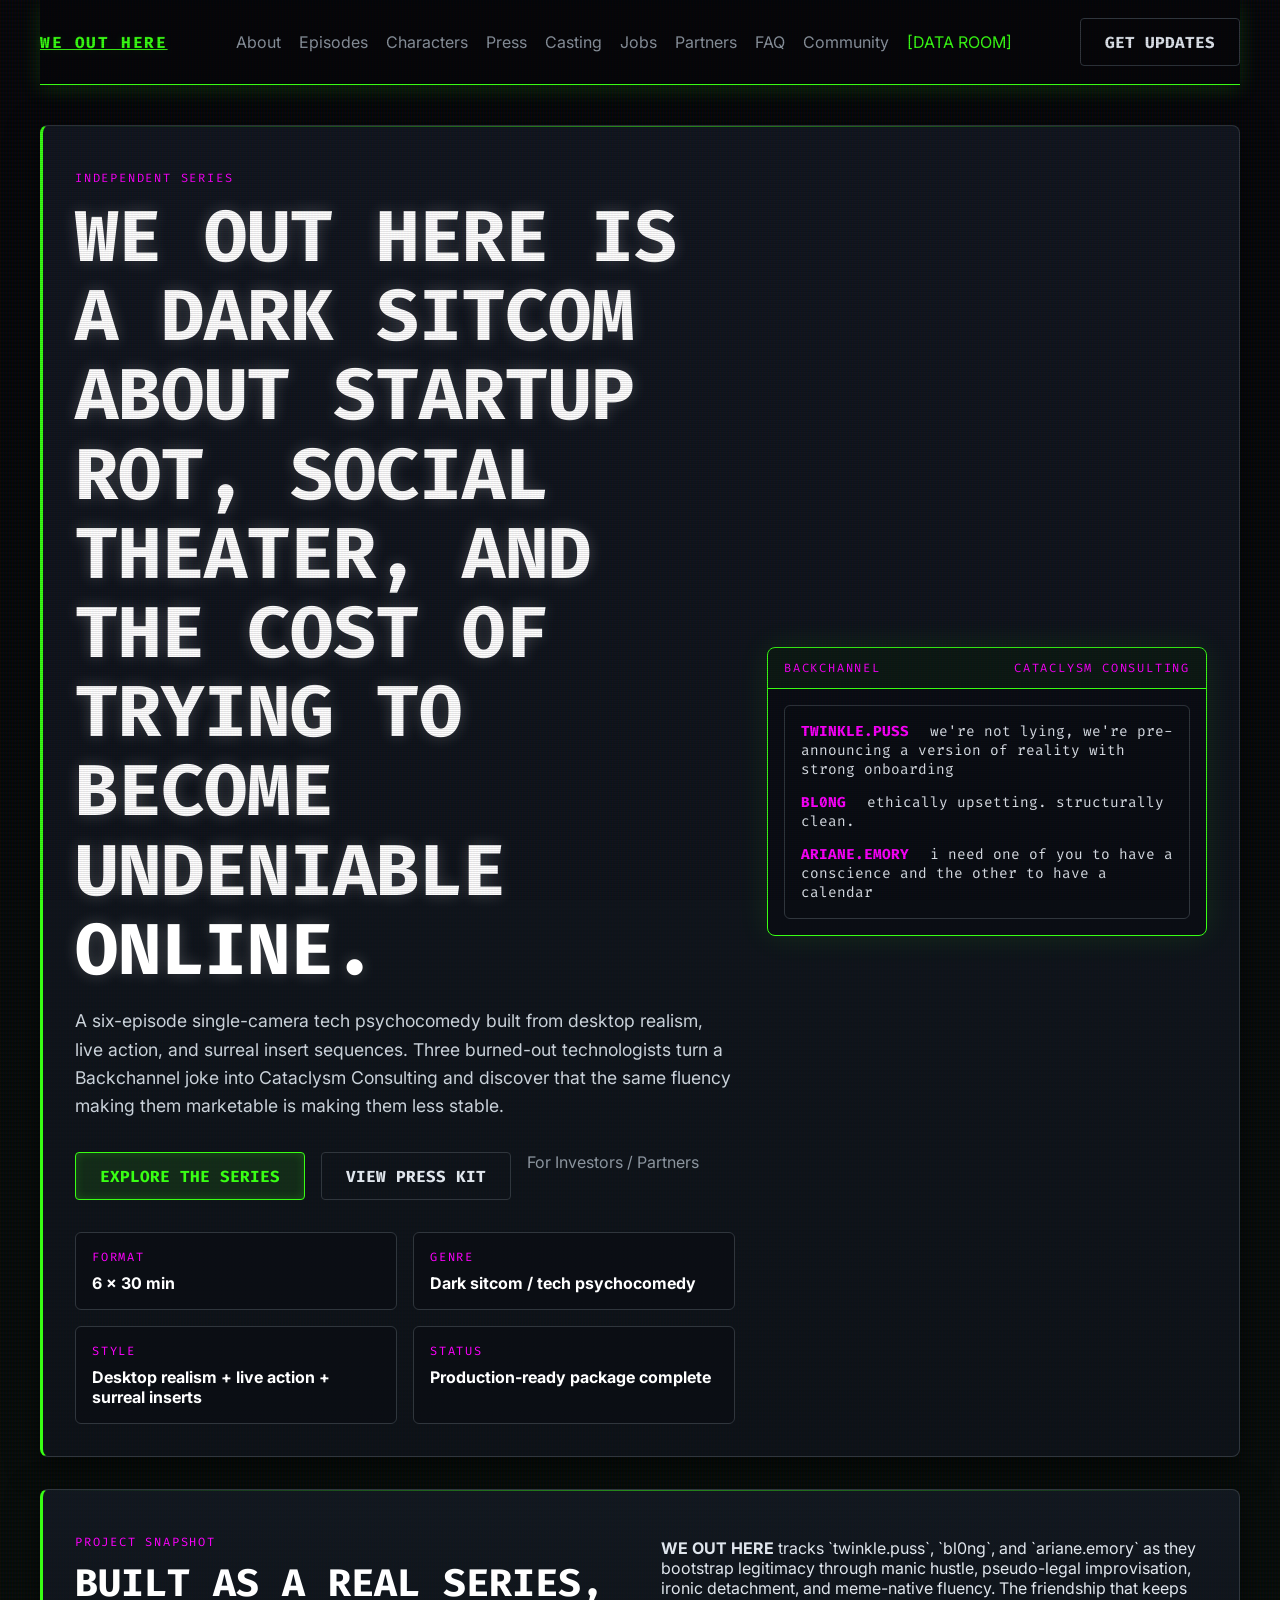
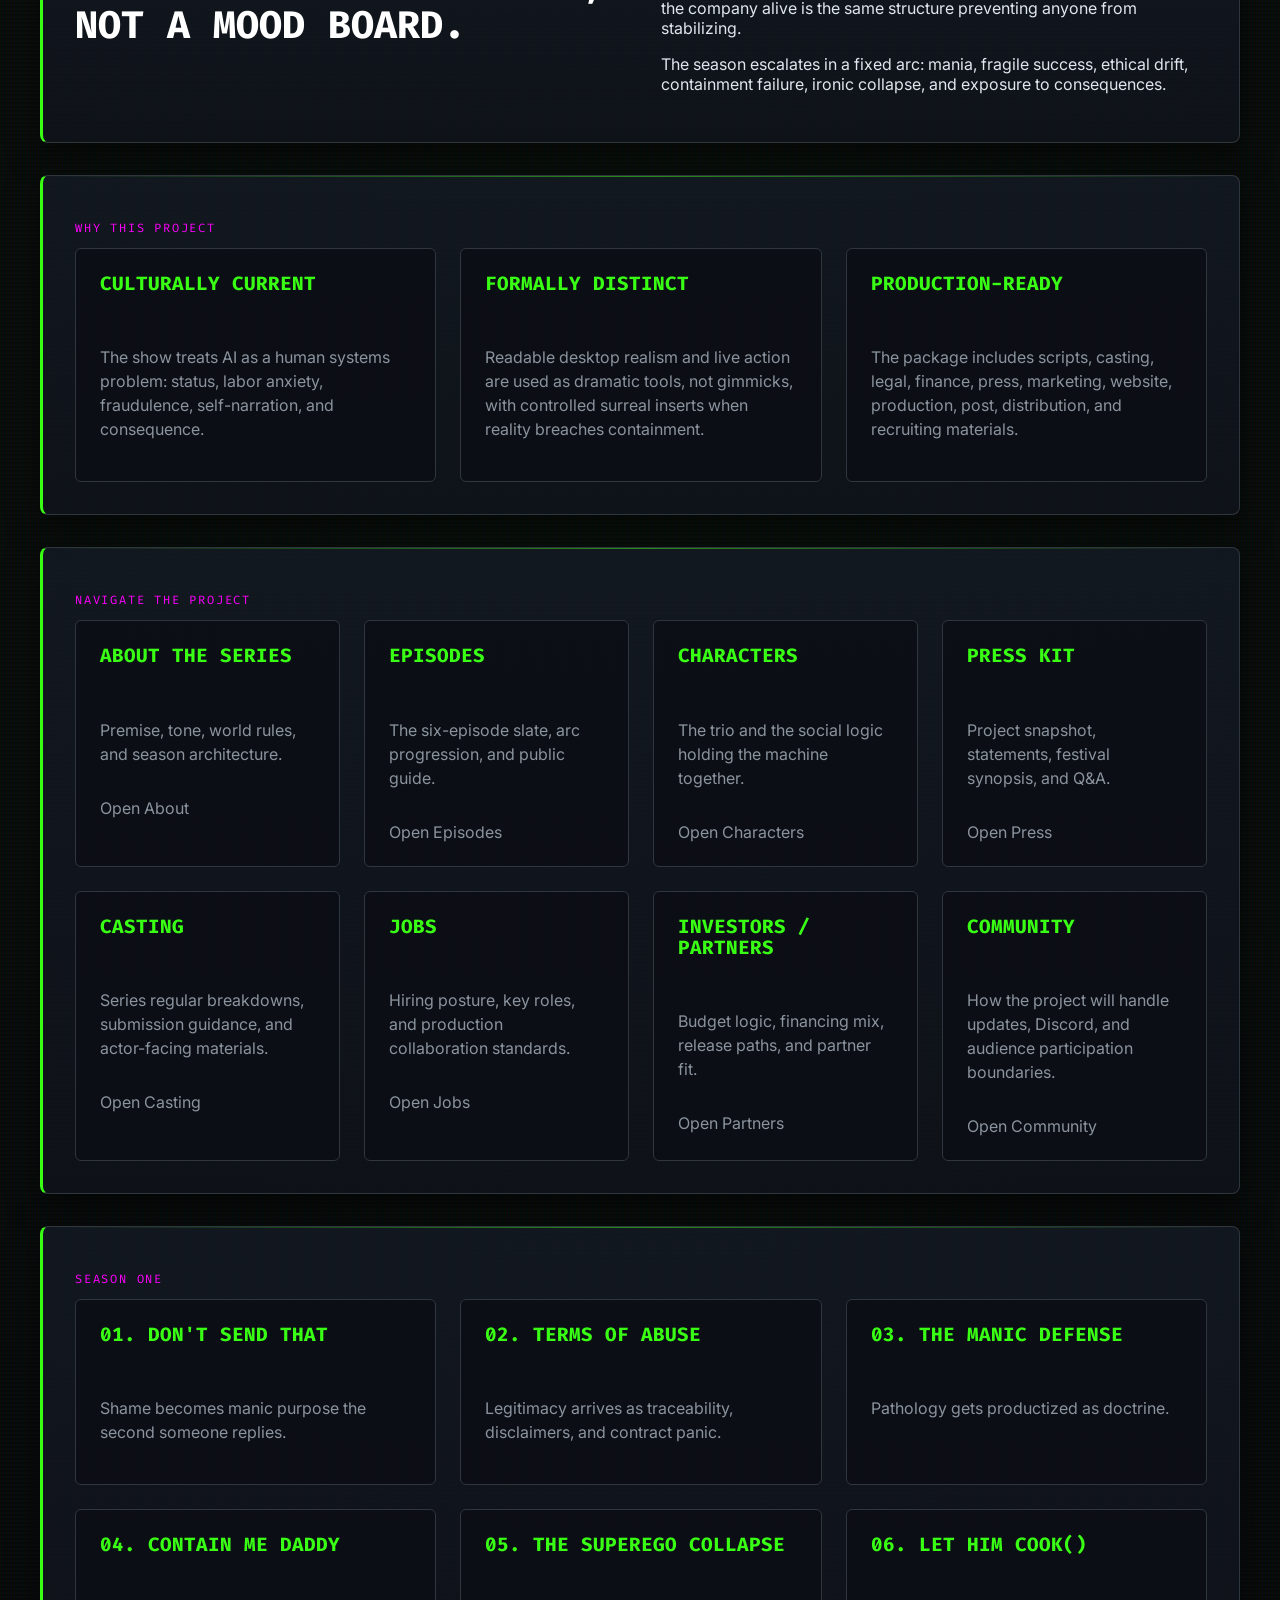
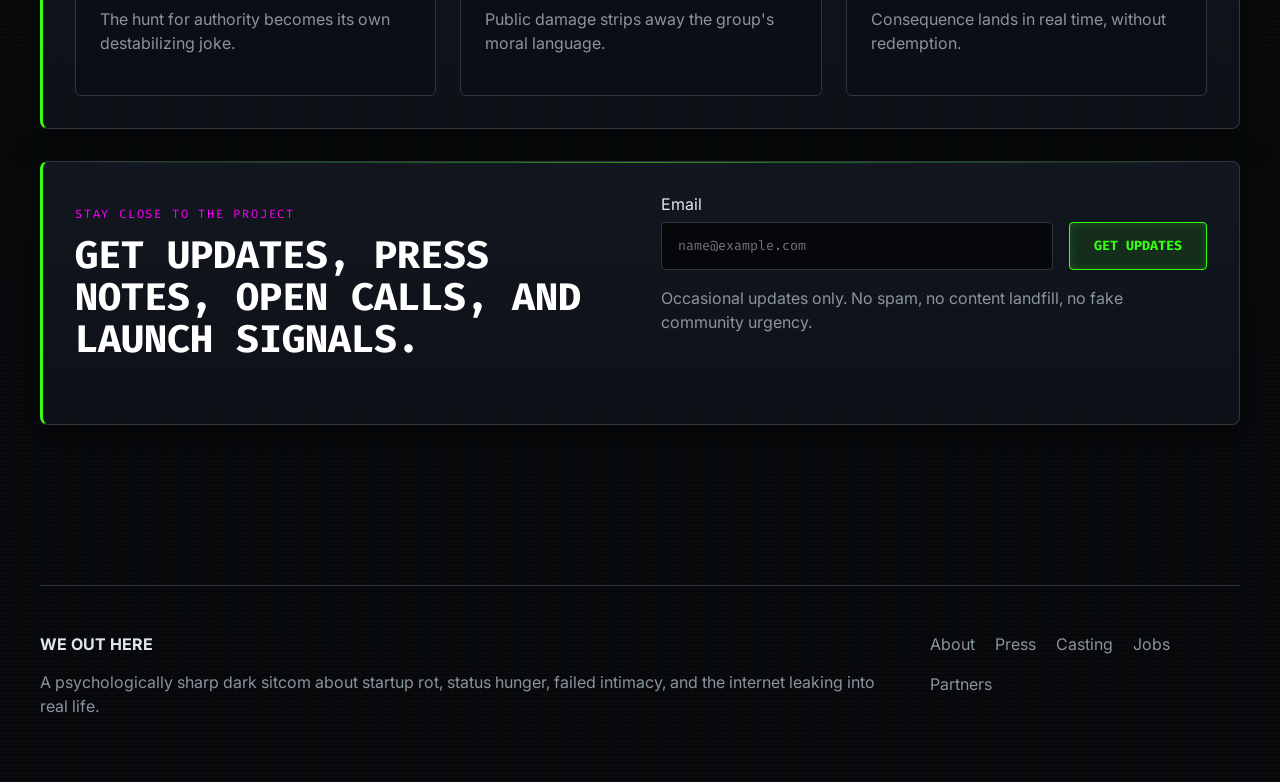
==== commit a7c783d3: "fix(site): remove backslashes from injected data room links" ====
--- a/site/index.html
+++ b/site/index.html
@@ -20,7 +20,7 @@
         <a href="partners.html">Partners</a>
         <a href="faq.html">FAQ</a>
         <a href="community.html">Community</a>
-      <a href=\"data-room.html\" style=\"color: var(--accent);\">[DATA ROOM]</a></nav>
+      <a href="data-room.html" style="color: var(--accent);">[DATA ROOM]</a></nav>
       <a class="button ghost" href="#signup">Get Updates</a>
     </header>
 
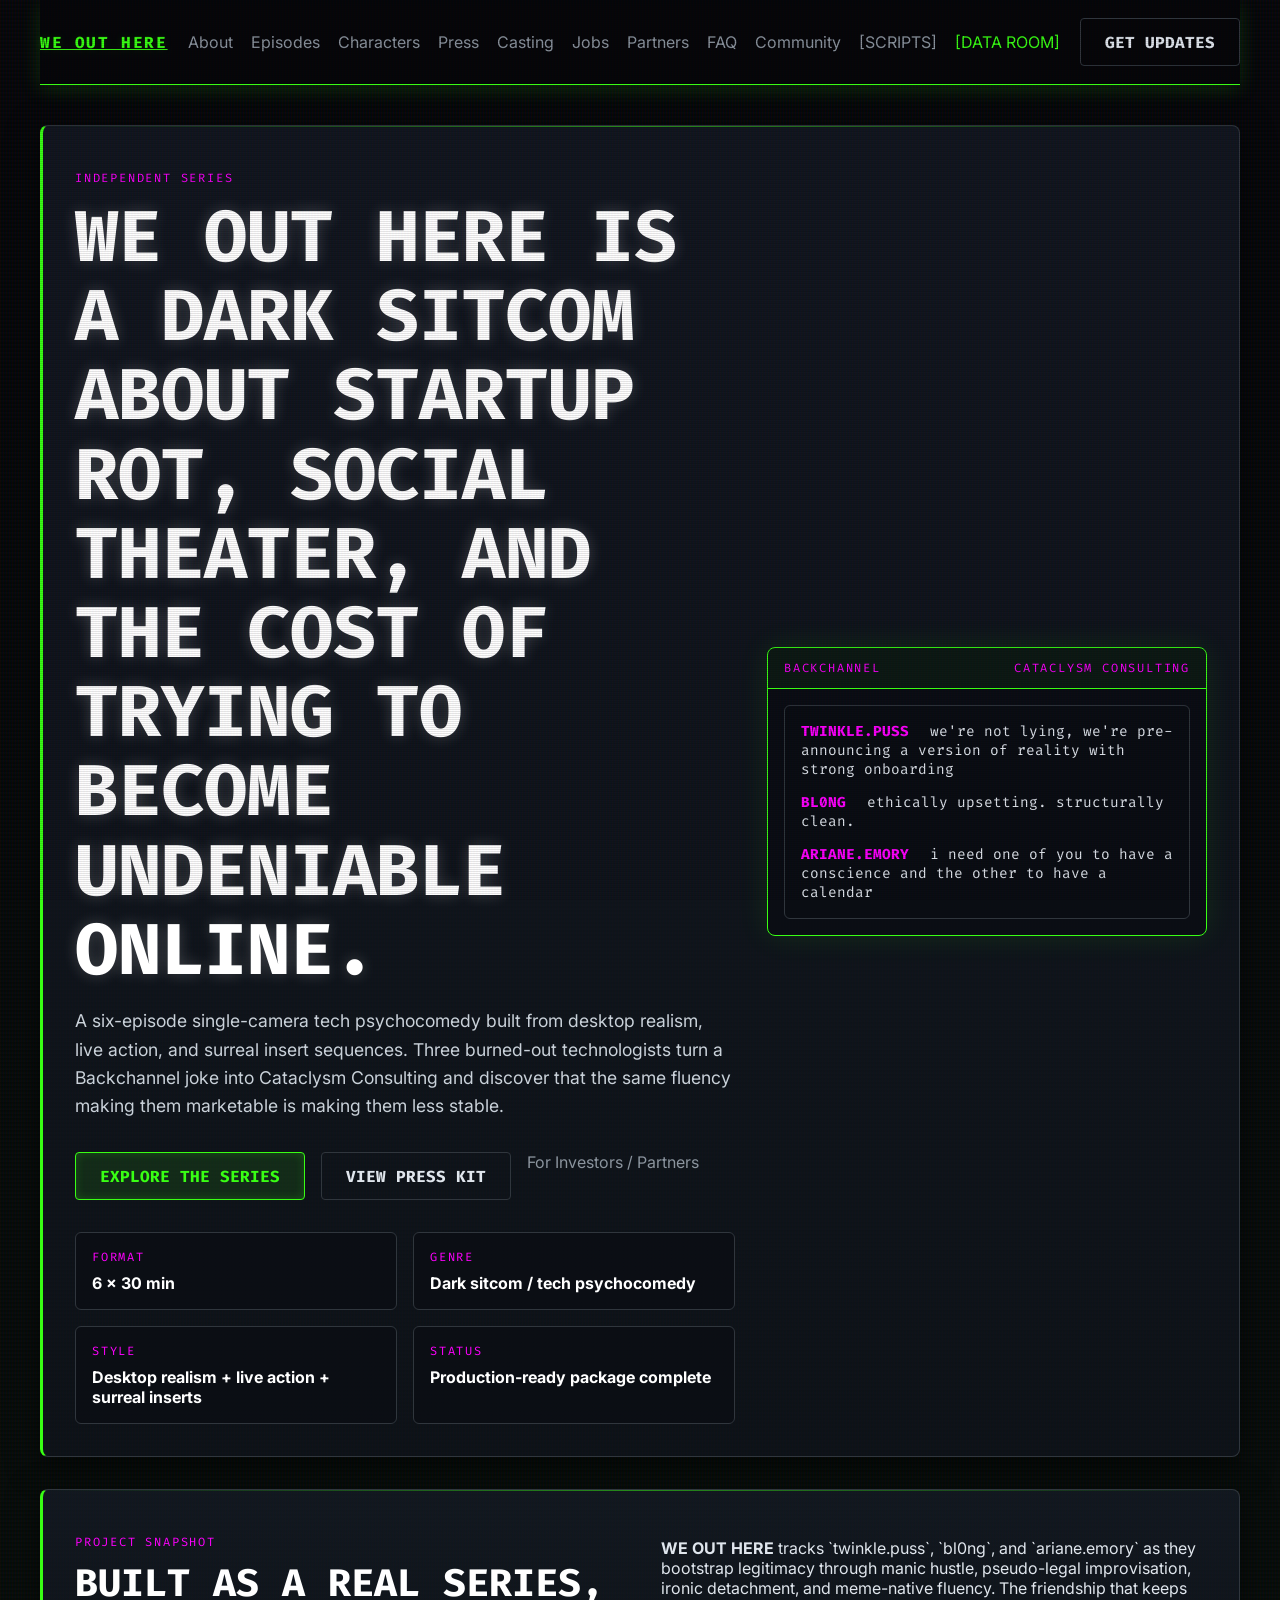
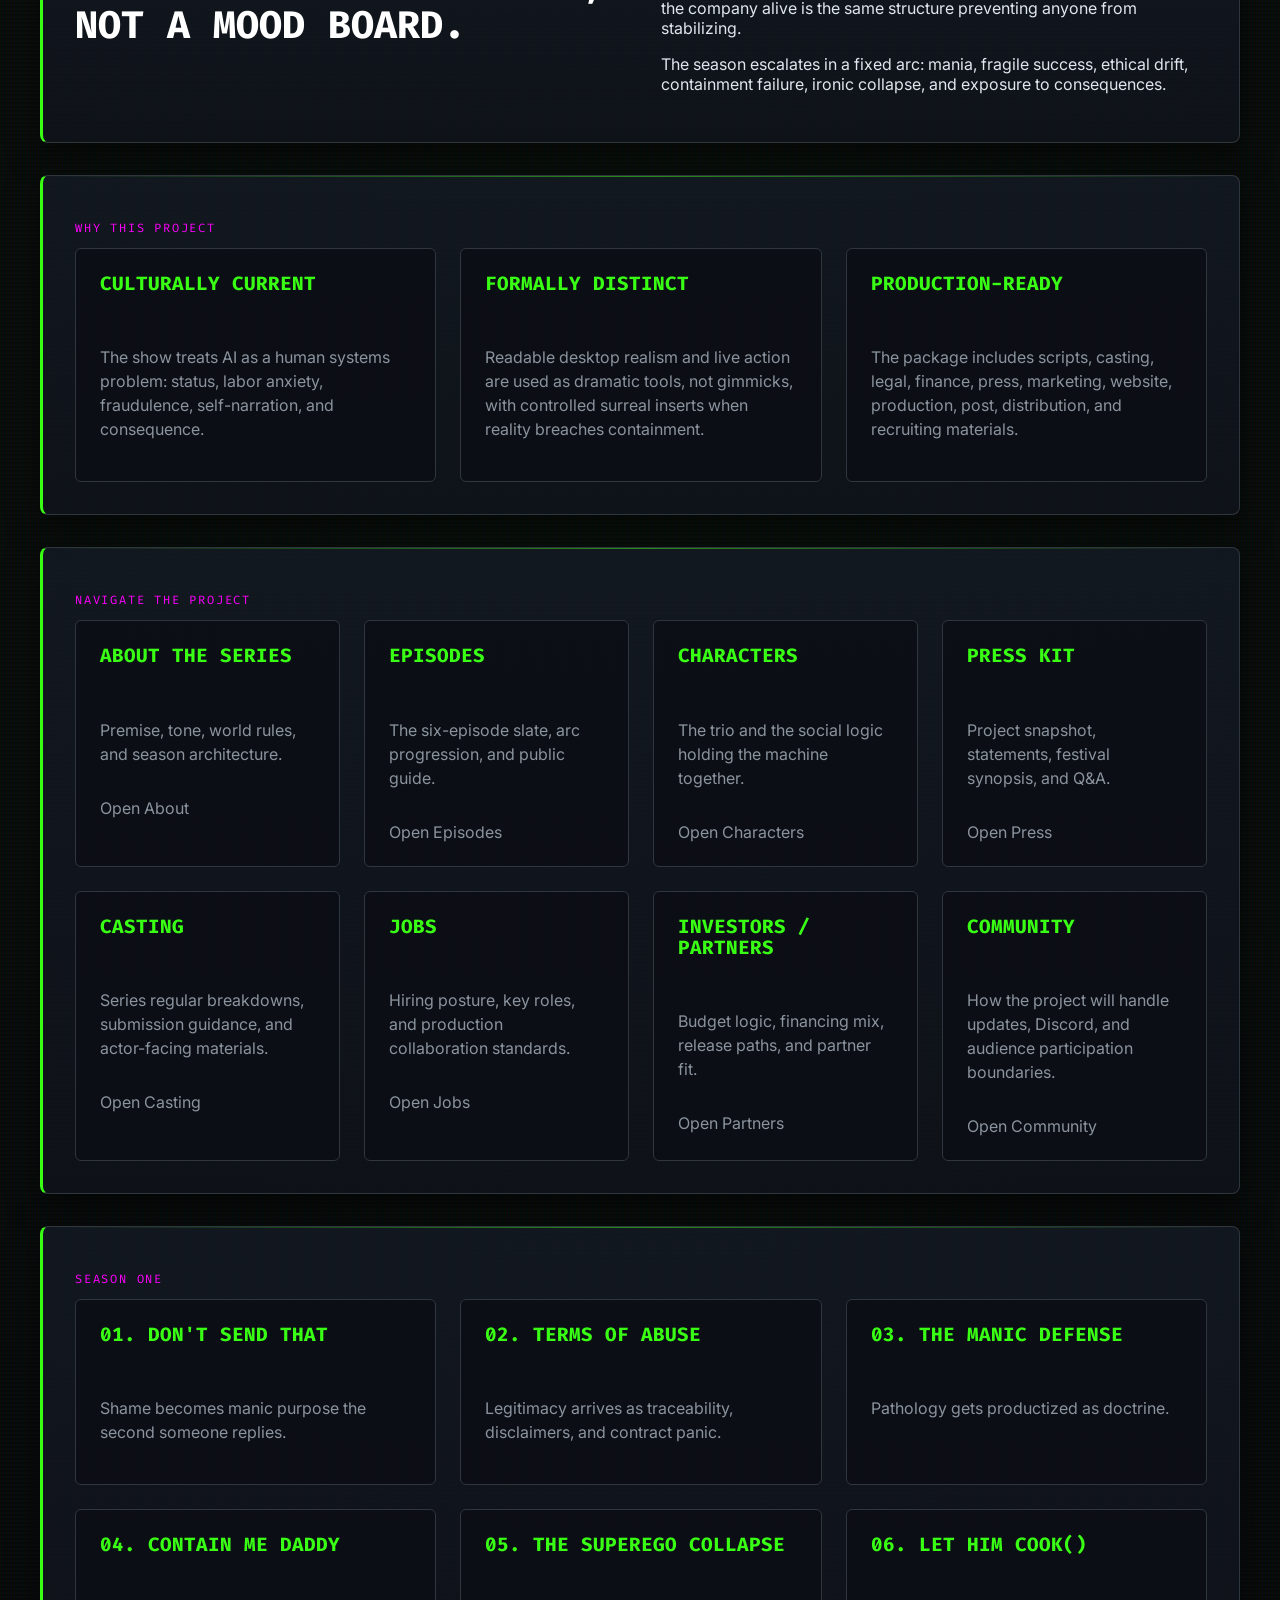
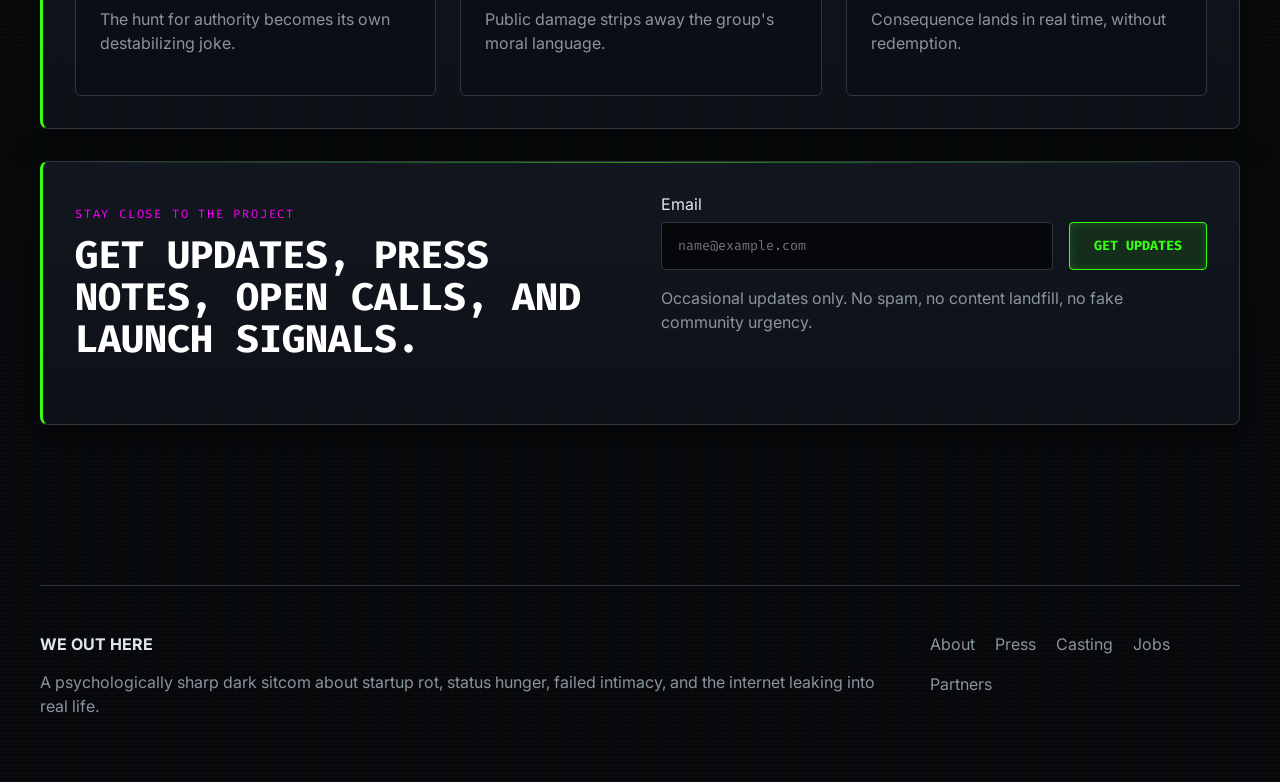
==== commit b928089a: "feat(site): add fully interactive scripts viewer with all raw episode scripts" ====
--- a/site/index.html
+++ b/site/index.html
@@ -20,7 +20,7 @@
         <a href="partners.html">Partners</a>
         <a href="faq.html">FAQ</a>
         <a href="community.html">Community</a>
-      <a href="data-room.html" style="color: var(--accent);">[DATA ROOM]</a></nav>
+      <a href=\"scripts.html\" style=\"color: var(--accent);\">[SCRIPTS]</a><a href="data-room.html" style="color: var(--accent);">[DATA ROOM]</a></nav>
       <a class="button ghost" href="#signup">Get Updates</a>
     </header>
 
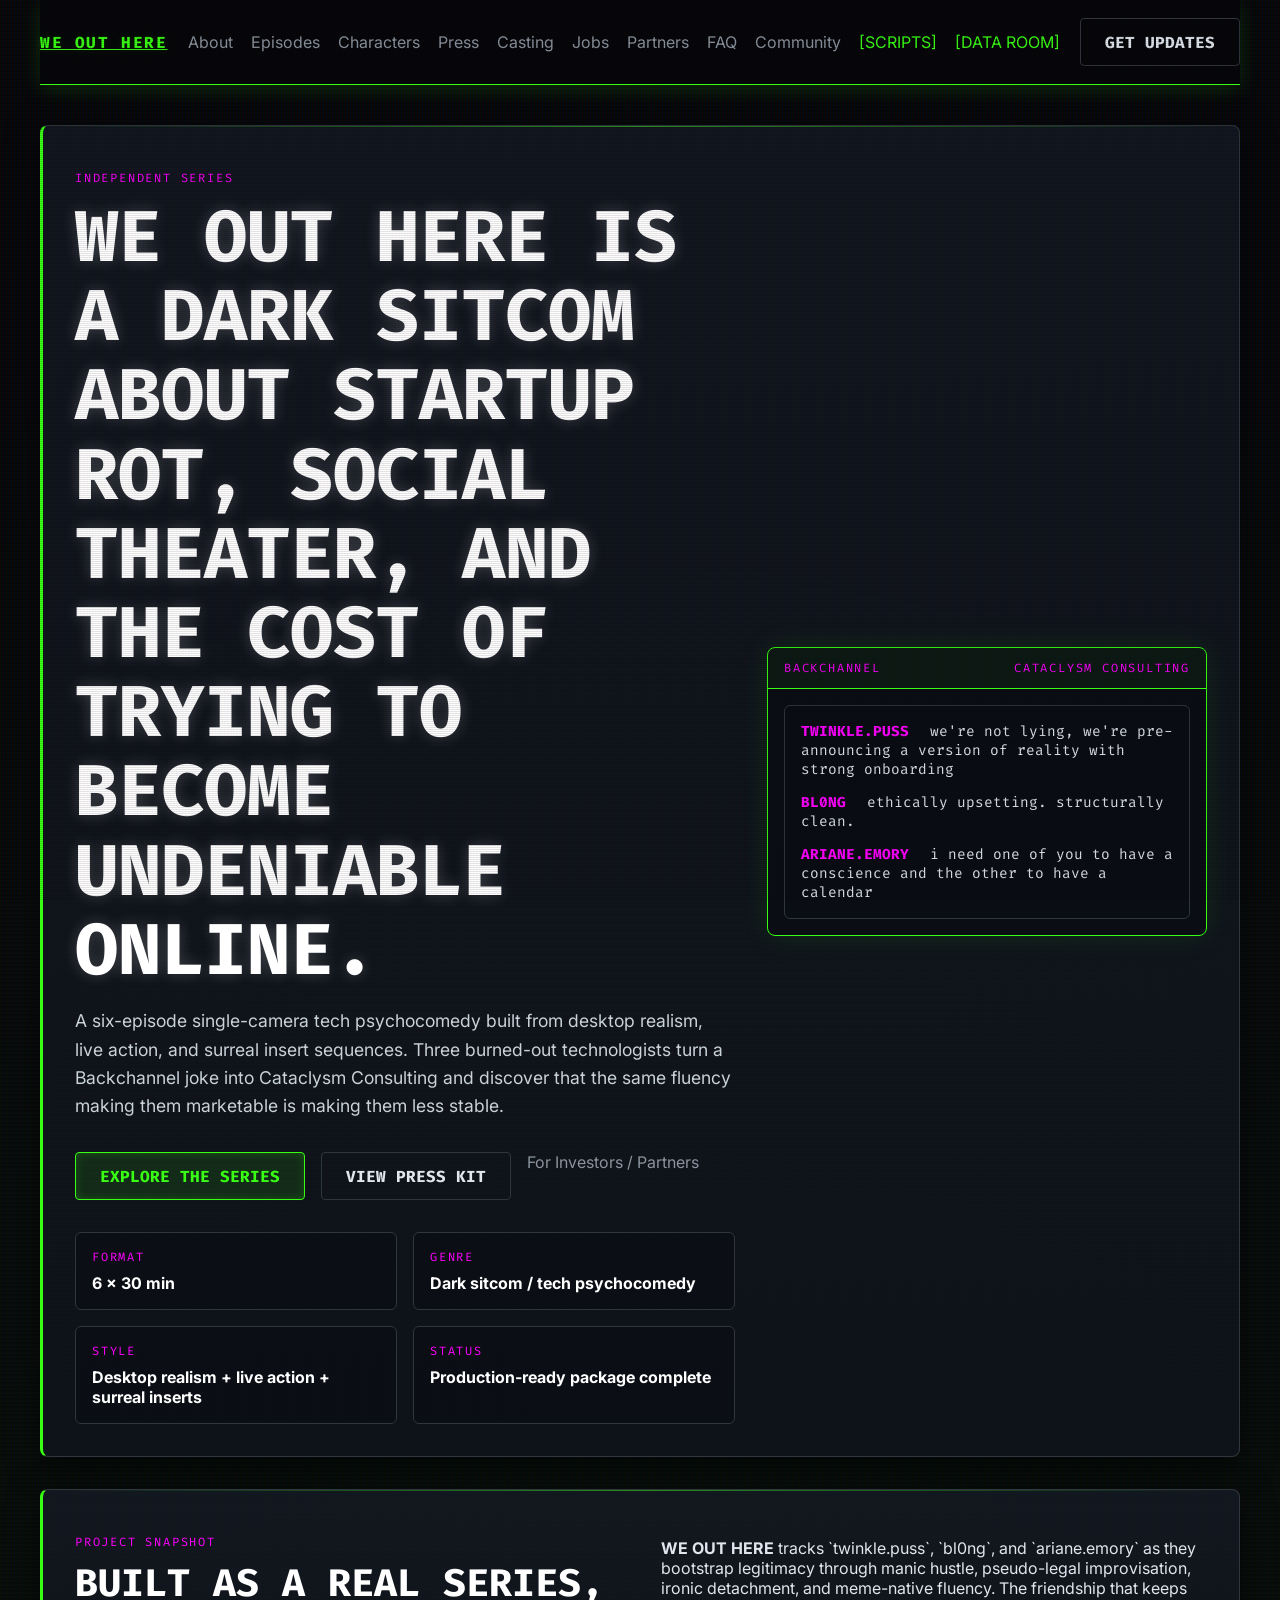
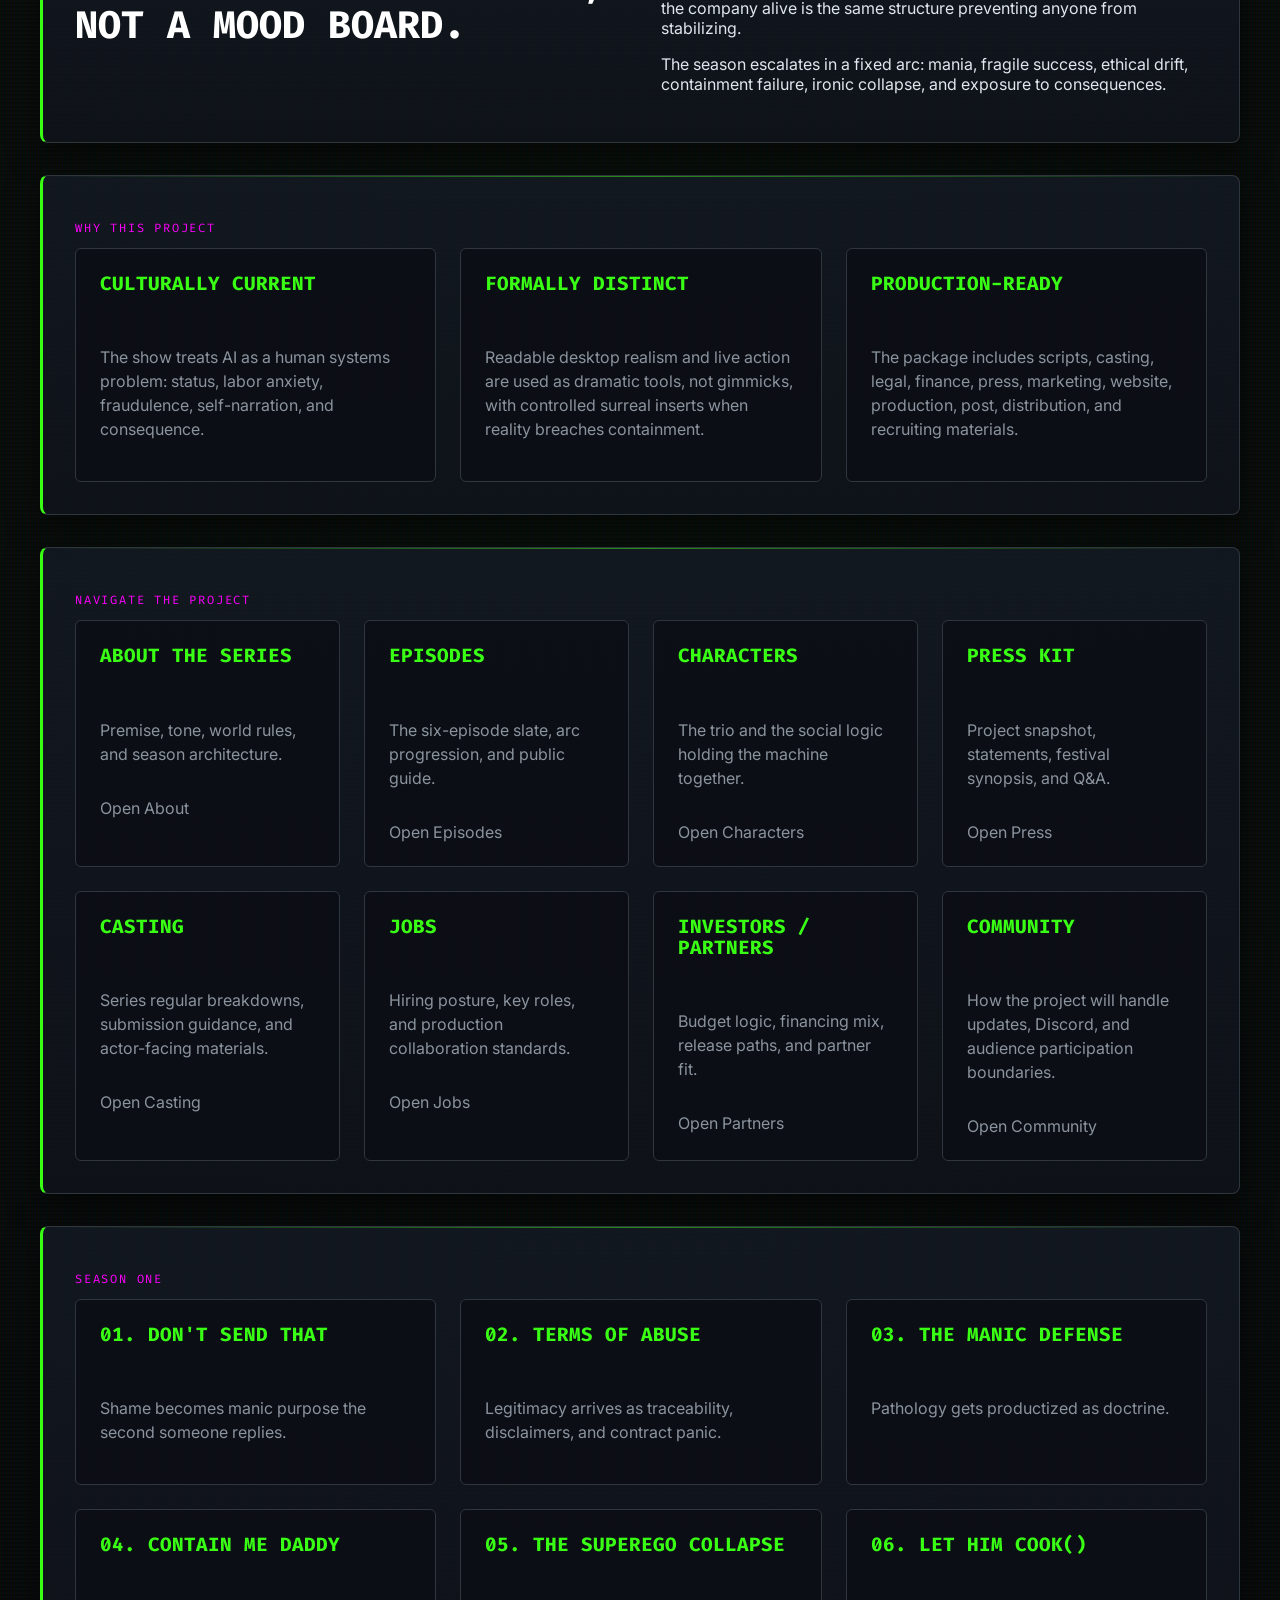
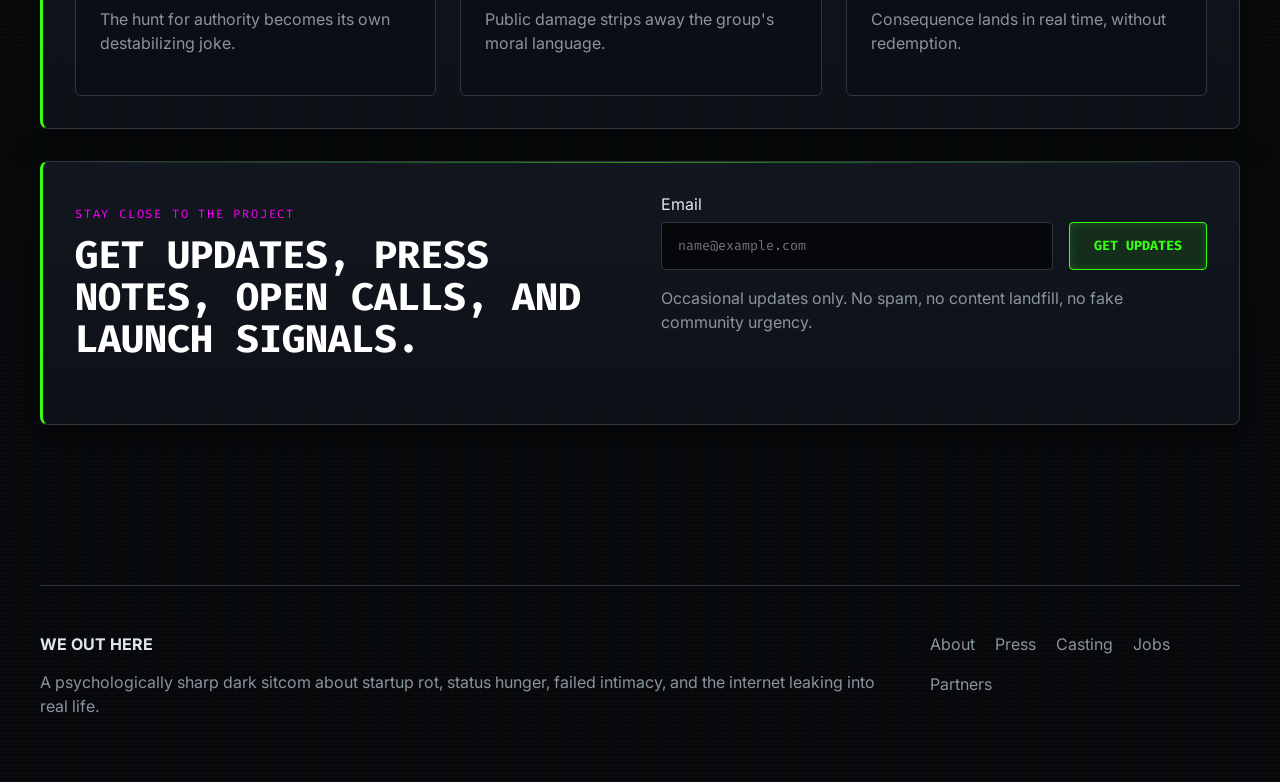
==== commit 111449a7: "fix(site): remove literal backslashes from injected scripts links" ====
--- a/site/index.html
+++ b/site/index.html
@@ -20,7 +20,7 @@
         <a href="partners.html">Partners</a>
         <a href="faq.html">FAQ</a>
         <a href="community.html">Community</a>
-      <a href=\"scripts.html\" style=\"color: var(--accent);\">[SCRIPTS]</a><a href="data-room.html" style="color: var(--accent);">[DATA ROOM]</a></nav>
+      <a href="scripts.html" style="color: var(--accent);">[SCRIPTS]</a><a href="data-room.html" style="color: var(--accent);">[DATA ROOM]</a></nav>
       <a class="button ghost" href="#signup">Get Updates</a>
     </header>
 
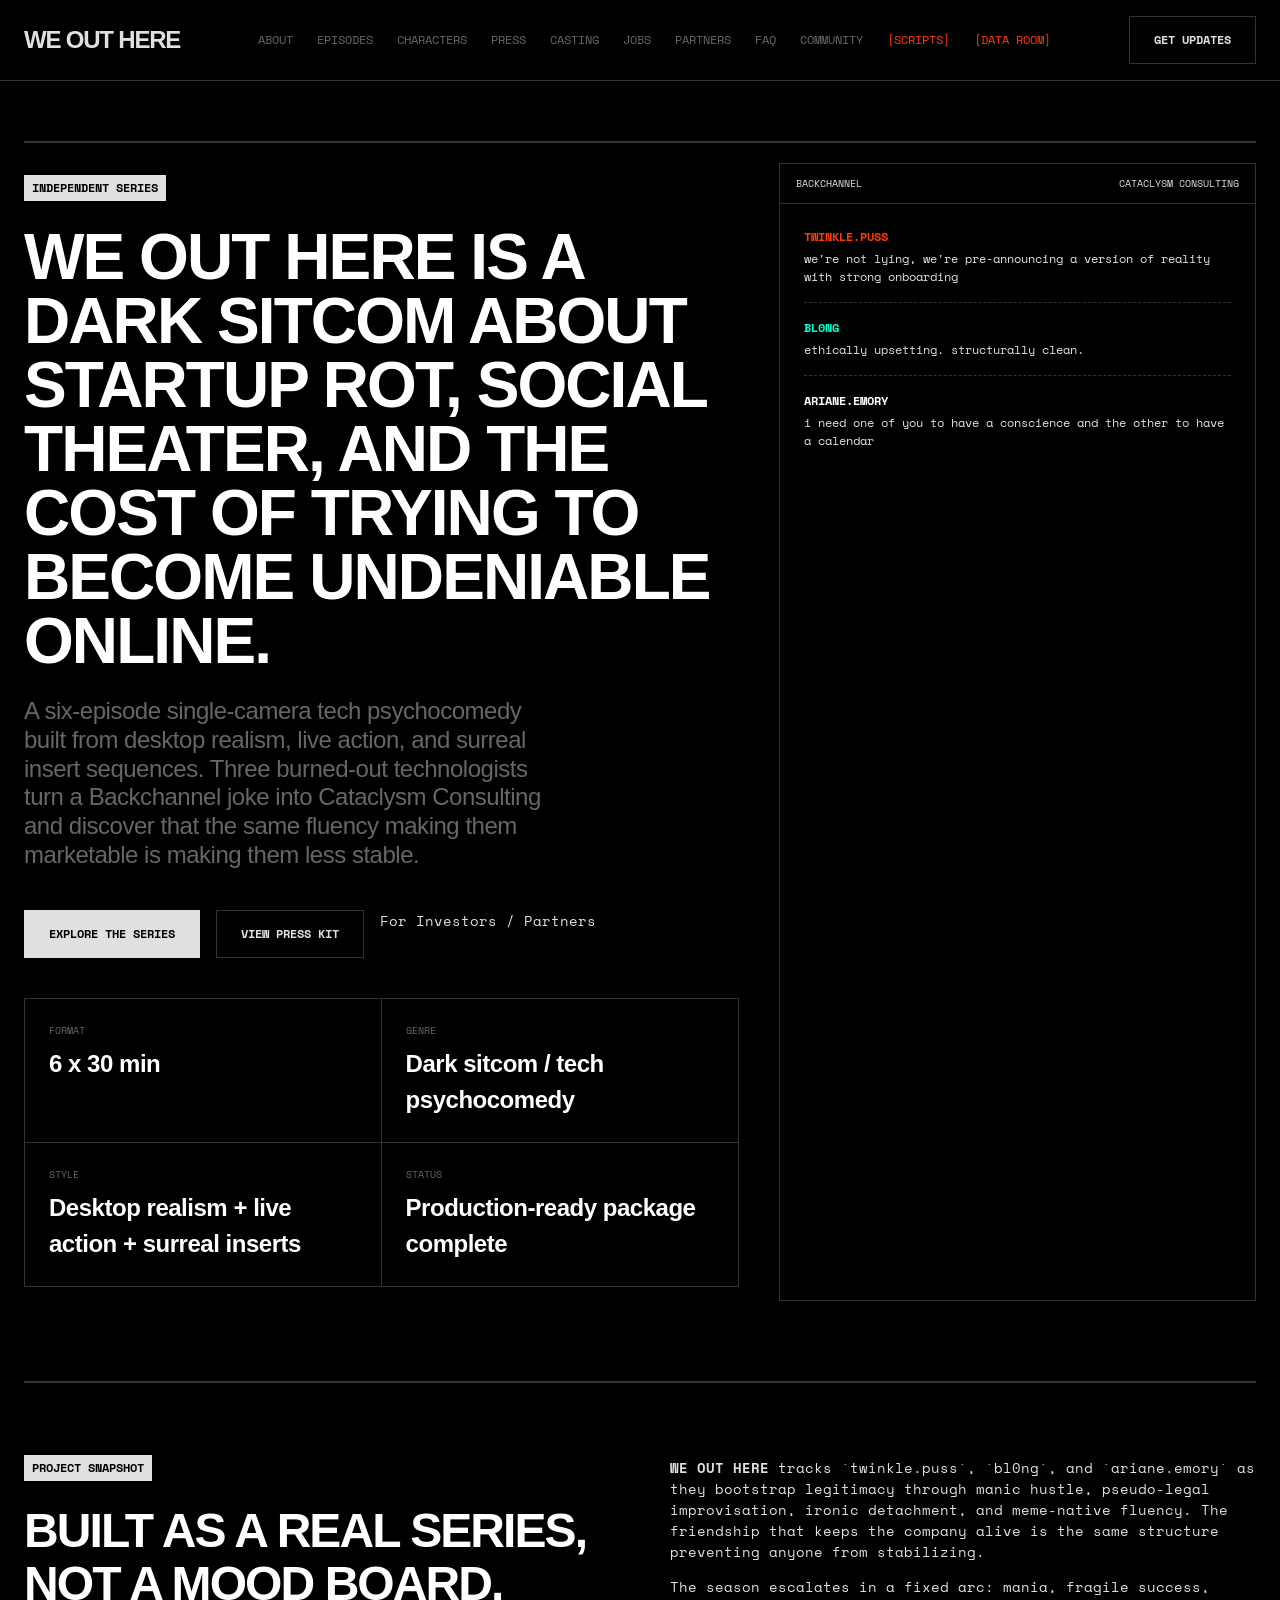
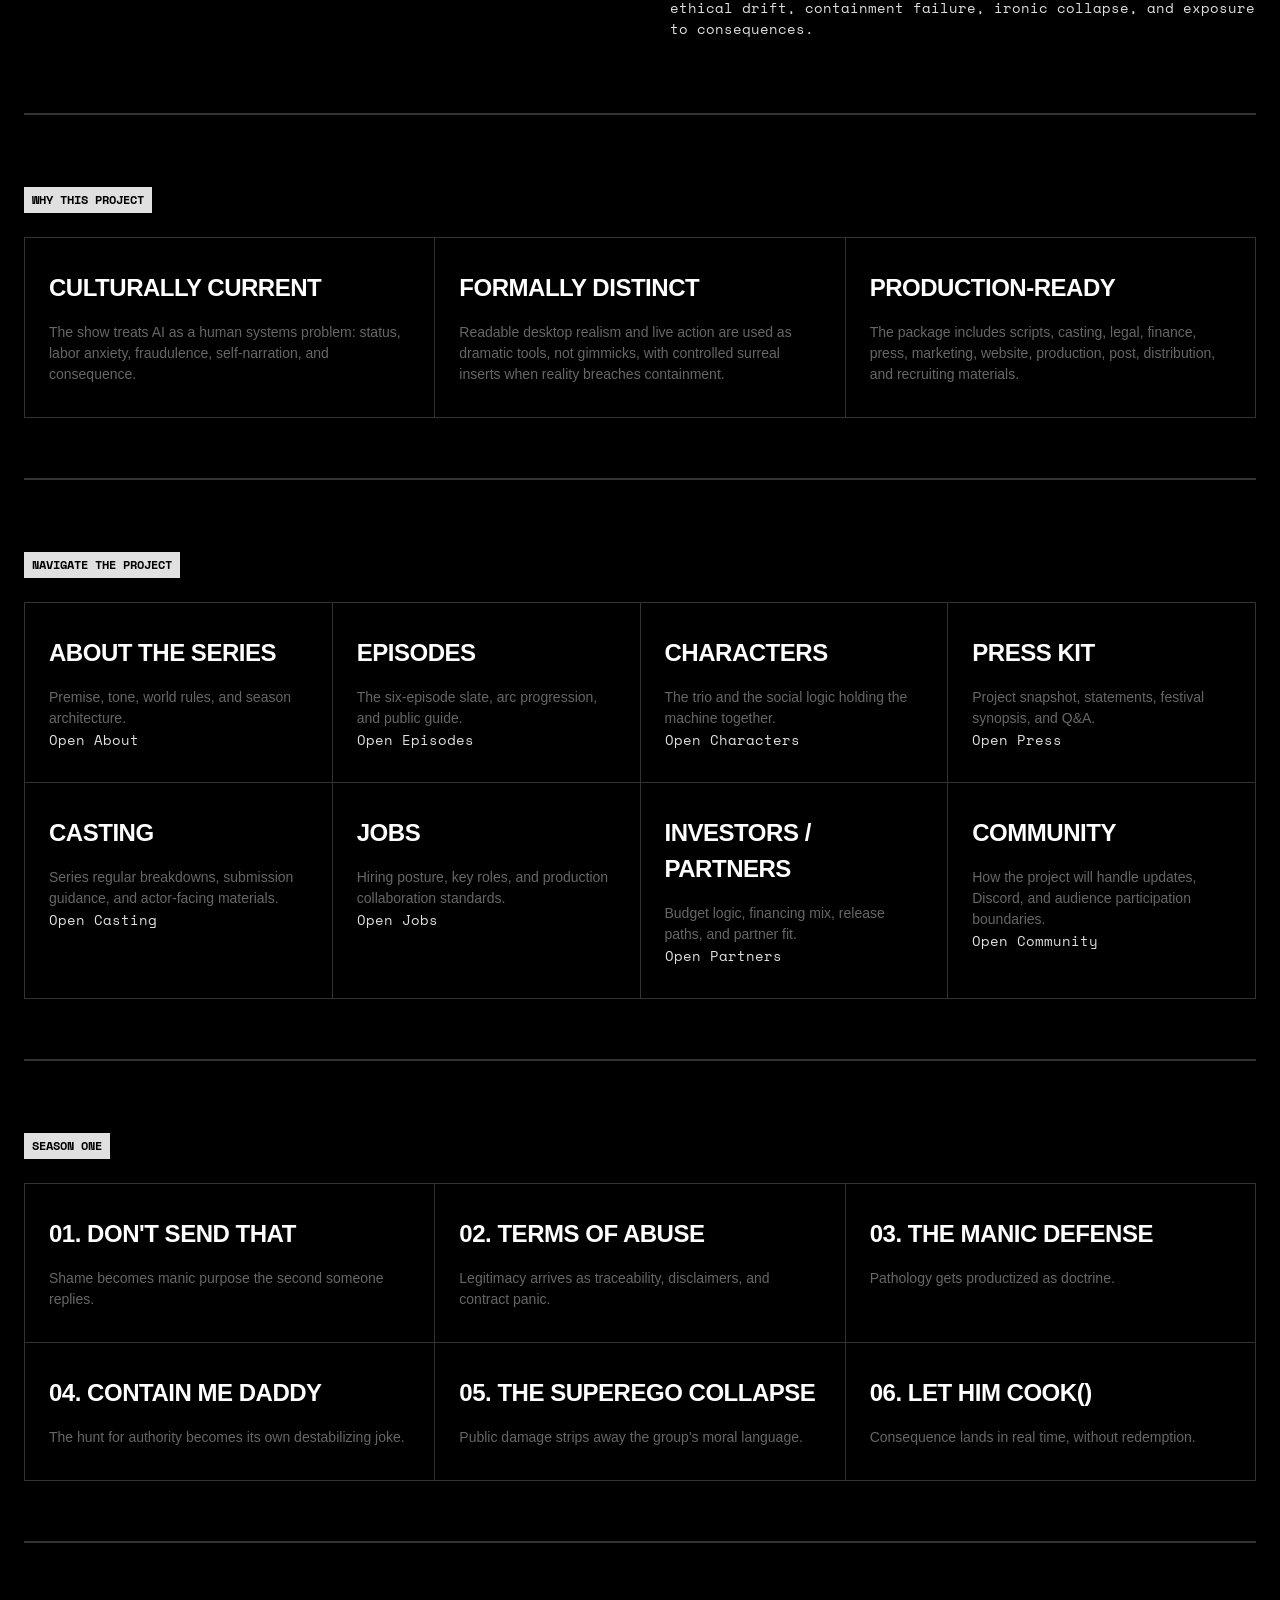
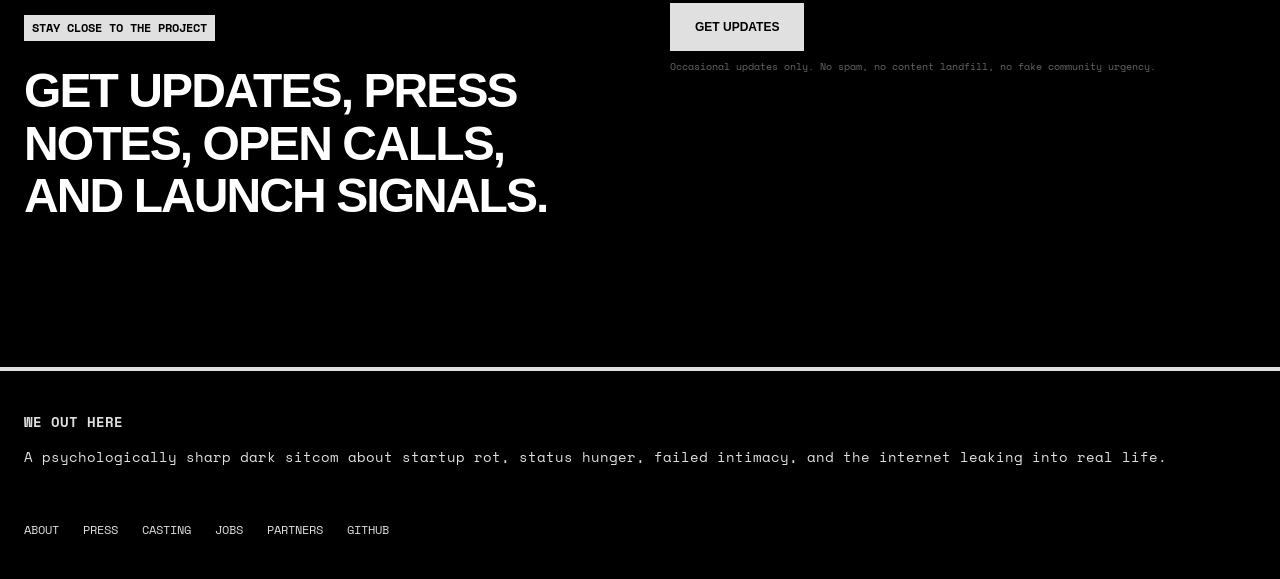
==== commit cd940b76: "feat(site): add github repo link to global footer and update project handoff docs" ====
--- a/site/index.html
+++ b/site/index.html
@@ -127,7 +127,8 @@
         <a href="casting.html">Casting</a>
         <a href="jobs.html">Jobs</a>
         <a href="partners.html">Partners</a>
-      </div>
+      <a href="https://github.com/mojomast/weouthere" target="_blank">GitHub</a>
+    </div>
     </footer>
     <script src="assets/app.js"></script>
   </body>
--- a/site/assets/styles.css
+++ b/site/assets/styles.css
@@ -1,260 +1,238 @@
-@import url('https://fonts.googleapis.com/css2?family=Fira+Code:wght@400;700&family=Inter:wght@400;700;800&display=swap');
+@import url('https://fonts.googleapis.com/css2?family=Space+Mono:ital,wght@0,400;0,700;1,400&display=swap');
 
 :root {
-  --bg: #06070a;
-  --panel: #10141d;
-  --panel-2: #161c28;
-  --text: #e0e6ed;
-  --muted: #8b949e;
-  --line: #30363d;
-  --accent: #39ff14; /* Neon green */
-  --accent-2: #ff00ff; /* Magenta */
-  --shadow: rgba(57, 255, 20, 0.15);
-  --max: 1200px;
+  /* Brutalist / Anti-Design Palette */
+  --bg: #000000;
+  --text: #e0e0e0;
+  --muted: #666666;
+  --line: #333333;
+  --accent: #ff3b00; /* Aggressive Warning Orange */
+  --accent-2: #00ffcc; /* Harsh Tech Cyan */
+  --max: 1400px;
 }
 
 * { box-sizing: border-box; }
-html { scroll-behavior: smooth; }
+html { scroll-behavior: auto; /* Kill smooth scroll */ }
+
 body {
   margin: 0;
-  font-family: 'Inter', sans-serif;
   background-color: var(--bg);
-  background-image: 
-    radial-gradient(circle at center, rgba(57, 255, 20, 0.03) 0%, transparent 100%),
-    linear-gradient(rgba(18, 16, 16, 0) 50%, rgba(0, 0, 0, 0.25) 50%), 
-    linear-gradient(90deg, rgba(255, 0, 0, 0.06), rgba(0, 255, 0, 0.02), rgba(0, 0, 255, 0.06));
-  background-size: 100% 100%, 100% 4px, 3px 100%;
   color: var(--text);
-  overflow-x: hidden;
-}
-
-/* CRT Scanline effect overlay */
-body::after {
-  content: " ";
-  display: block;
-  position: fixed;
-  top: 0;
-  left: 0;
-  bottom: 0;
-  right: 0;
-  background: linear-gradient(rgba(18, 16, 16, 0) 50%, rgba(0, 0, 0, 0.25) 50%), linear-gradient(90deg, rgba(255, 0, 0, 0.06), rgba(0, 255, 0, 0.02), rgba(0, 0, 255, 0.06));
-  z-index: 999;
-  background-size: 100% 2px, 3px 100%;
-  pointer-events: none;
-  opacity: 0.4;
-}
-
-h1, h2, h3, .wordmark, .eyebrow, .section-label, .frame-header span, .facts dt, .chat-window span {
-  font-family: 'Fira Code', monospace;
+  font-family: 'Space Mono', monospace; /* Monospace base */
+  font-size: 14px;
+  line-height: 1.5;
+  -webkit-font-smoothing: none; /* Make it look sharp and aliased */
+}
+
+/* Giant, unapologetic editorial headers */
+h1, h2, h3, .wordmark {
+  font-family: "Helvetica Neue", Helvetica, Arial, sans-serif;
+  font-weight: 700;
   text-transform: uppercase;
-}
-
-a { color: inherit; transition: color 0.2s, text-shadow 0.2s; }
-
-.site-header,
-.site-footer,
-main {
-  width: min(calc(100% - 32px), var(--max));
-  margin: 0 auto;
-}
-
+  letter-spacing: -0.04em;
+  margin: 0;
+  color: #fff;
+}
+
+h1 { font-size: clamp(2rem, 6vw, 4rem); line-height: 1; margin-bottom: 24px; max-width: 100%; word-wrap: break-word; letter-spacing: -0.03em; }
+h2 { font-size: clamp(1.5rem, 4vw, 3rem); line-height: 1.1; margin-bottom: 24px; }
+h3 { font-size: 1.5rem; letter-spacing: -0.02em; }
+
+a { color: inherit; text-decoration: none; transition: none; }
+a:hover { color: var(--accent); }
+
+/* Raw Structural Header */
 .site-header {
-  display: flex;
-  align-items: center;
-  justify-content: space-between;
-  gap: 16px;
-  padding: 18px 0;
-  position: sticky;
-  top: 0;
-  backdrop-filter: blur(12px);
-  background: rgba(6, 7, 10, 0.85);
-  border-bottom: 1px solid var(--accent);
-  box-shadow: 0 4px 20px var(--shadow);
-  z-index: 10;
-}
-
-.wordmark {
-  font-weight: 800;
-  letter-spacing: 0.1em;
-  color: var(--accent);
-  text-shadow: 0 0 10px var(--shadow);
-}
-
-.site-nav {
-  display: flex;
-  gap: 18px;
-  flex-wrap: wrap;
-}
-
-.site-nav a,
-.footer-links a,
-.card a,
-.text-link {
-  color: var(--muted);
-  text-decoration: none;
-}
-
-.site-nav a:hover,
-.footer-links a:hover,
-.card a:hover,
-.text-link:hover {
-  color: var(--accent);
-  text-shadow: 0 0 8px var(--shadow);
-}
-
-main {
-  padding: 40px 0 80px;
-}
-
+  display: flex; justify-content: space-between; align-items: center;
+  padding: 16px 24px; border-bottom: 1px solid var(--line);
+  position: sticky; top: 0; background: var(--bg); z-index: 100;
+}
+
+.wordmark { font-size: 1.5rem; letter-spacing: -0.05em; color: var(--text); }
+.wordmark:hover { color: var(--accent); }
+
+.site-nav { display: flex; gap: 24px; flex-wrap: wrap; text-transform: uppercase; font-size: 12px; }
+.site-nav a { color: var(--muted); }
+.site-nav a:hover, .site-nav a.active { color: var(--text) !important; background: transparent; text-shadow: none !important;}
+.site-nav a[style*="color: var(--accent)"] { color: var(--accent) !important; text-shadow: none !important;}
+
+main { width: 100%; max-width: var(--max); margin: 0 auto; padding: 60px 24px; min-height: 80vh; }
+
+/* The "Anti-Panel" - No boxes, just horizontal rules */
 .panel {
-  background: linear-gradient(180deg, rgba(22, 28, 40, 0.7), rgba(16, 20, 29, 0.7));
-  border: 1px solid var(--line);
-  border-left: 3px solid var(--accent);
-  border-radius: 8px;
-  padding: 32px;
-  margin-bottom: 32px;
-  box-shadow: 0 8px 32px rgba(0,0,0,0.5);
-  position: relative;
-  overflow: hidden;
-}
-
-.panel::before {
-  content: "";
-  position: absolute;
-  top: 0; left: 0; width: 100%; height: 1px;
-  background: linear-gradient(90deg, transparent, var(--accent), transparent);
-  opacity: 0.5;
-}
+  background: transparent;
+  border: none;
+  border-top: 2px solid var(--line);
+  border-radius: 0;
+  padding: 60px 0;
+  margin-bottom: 0;
+  box-shadow: none;
+}
+.panel.page-hero { border-top: none; padding-top: 20px; }
 
 .hero {
-  display: grid;
-  grid-template-columns: 1.2fr 0.8fr;
-  gap: 32px;
-  min-height: 70vh;
-  align-items: center;
-}
-
-.hero h1, h2, h3 { line-height: 1.1; margin-top: 0; }
-.hero h1 { font-size: clamp(2.4rem, 6vw, 4.5rem); max-width: 15ch; color: #fff; text-shadow: 0 0 15px rgba(255,255,255,0.2); }
-h1 { font-size: clamp(2.2rem, 5vw, 4rem); margin: 0 0 16px; color: var(--accent); }
-h2 { font-size: clamp(1.8rem, 3vw, 2.5rem); color: #fff; }
-h3 { font-size: 1.2rem; color: var(--accent); }
-
-.eyebrow, .section-label, .frame-header span, .facts dt {
-  letter-spacing: 0.15em;
-  font-size: 0.75rem;
-  color: var(--accent-2);
-}
-
-.lede { max-width: 65ch; font-size: 1.1rem; color: #c9d1d9; line-height: 1.6; }
-
-.cta-row { display: flex; flex-wrap: wrap; gap: 16px; margin: 32px 0; }
-
+  display: grid; grid-template-columns: 1fr; gap: 40px;
+  min-height: auto; padding: 20px 0 80px;
+}
+@media(min-width: 960px) { .hero { grid-template-columns: 1.2fr 0.8fr; } }
+
+.hero h1 { grid-column: 1 / -1; }
+
+.eyebrow, .section-label {
+  display: inline-block;
+  background: var(--text); color: var(--bg);
+  padding: 4px 8px; font-size: 12px; text-transform: uppercase;
+  font-weight: bold; margin-bottom: 24px;
+}
+.section-label[style*="color: #ff3333"] {
+  background: var(--accent); color: var(--bg); border: none;
+}
+
+.lede { font-size: 1.5rem; font-family: "Helvetica Neue", Helvetica, Arial, sans-serif; color: var(--muted); max-width: 40ch; line-height: 1.2; letter-spacing: -0.02em; }
+
+.cta-row { display: flex; gap: 16px; margin: 40px 0; flex-wrap: wrap;}
+
+/* Brutalist Buttons */
 .button {
   display: inline-flex; align-items: center; justify-content: center;
-  min-height: 48px; padding: 0 24px; border-radius: 4px;
-  text-decoration: none; border: 1px solid var(--accent);
-  background: rgba(57, 255, 20, 0.1); color: var(--accent);
-  font-family: 'Fira Code', monospace; font-weight: 700; text-transform: uppercase;
-  transition: all 0.2s;
-  box-shadow: 0 0 10px rgba(57, 255, 20, 0.2) inset;
-}
-
-.button:hover {
-  background: var(--accent); color: #000;
-  box-shadow: 0 0 20px var(--shadow);
-}
-
-.button.secondary, .button.ghost {
-  background: transparent; color: var(--text); border-color: var(--line); box-shadow: none;
-}
-.button.secondary:hover, .button.ghost:hover {
-  border-color: var(--accent); color: var(--accent);
-}
-
-.facts { display: grid; grid-template-columns: repeat(2, minmax(0, 1fr)); gap: 16px; margin: 0; }
-.facts div, .card, .update-list article, .chat-window, .stack-item {
-  border: 1px solid var(--line); background: rgba(10, 13, 19, 0.8); border-radius: 6px;
-  transition: transform 0.2s, border-color 0.2s;
-}
-.card:hover, .stack-item:hover {
-  transform: translateY(-2px); border-color: var(--accent);
-}
-
-.facts div { padding: 16px; }
-.facts dd { margin: 8px 0 0; font-weight: 700; color: #fff; }
-
+  height: 48px; padding: 0 24px; 
+  background: var(--text); color: var(--bg);
+  border: 1px solid var(--text); border-radius: 0;
+  text-transform: uppercase; font-weight: bold; font-size: 12px;
+  cursor: pointer;
+}
+.button:hover { background: var(--bg); color: var(--text); }
+
+.button.secondary, .button.ghost { background: var(--bg); color: var(--text); border-color: var(--line); }
+.button.secondary:hover, .button.ghost:hover { border-color: var(--text); }
+
+/* Grids - Explicit lines */
+.two-col { display: grid; gap: 60px; }
+@media(min-width: 960px) { .two-col { grid-template-columns: 1fr 1fr; } }
+
+.grid.cards, .stack-list { display: grid; gap: 0; border-top: 1px solid var(--line); border-left: 1px solid var(--line); }
+@media(min-width: 768px) {
+  .grid.three { grid-template-columns: repeat(3, 1fr); }
+  .grid.four { grid-template-columns: repeat(2, 1fr); }
+  .grid.six { grid-template-columns: repeat(2, 1fr); } 
+}
+@media(min-width: 1024px) {
+  .grid.four { grid-template-columns: repeat(4, 1fr); }
+  .grid.six { grid-template-columns: repeat(3, 1fr); } 
+}
+
+/* Raw Cards */
+.card, .stack-item {
+  background: transparent; border: none; border-bottom: 1px solid var(--line); border-right: 1px solid var(--line); border-radius: 0; padding: 32px 24px;
+  display: flex; flex-direction: column;
+}
+.card:hover, .stack-item:hover { background: var(--text); color: var(--bg); }
+.card:hover h3, .stack-item:hover h3, .card:hover p, .stack-item:hover p { color: var(--bg); }
+.card h3, .stack-item h3 { margin-bottom: 16px; font-size: 1.5rem; }
+.card p, .stack-item p { color: var(--muted); margin: 0; font-size: 14px; line-height: 1.5; font-family: "Helvetica Neue", Helvetica, sans-serif;}
+
+/* Raw Facts Table */
+.facts { display: grid; grid-template-columns: 1fr; border: 1px solid var(--line); }
+@media(min-width: 600px) { .facts { grid-template-columns: 1fr 1fr; } }
+.facts div { padding: 24px; border-bottom: 1px solid var(--line); }
+@media(min-width: 600px) {
+  .facts div:nth-child(odd) { border-right: 1px solid var(--line); }
+  .facts div:nth-last-child(-n+2) { border-bottom: none; }
+}
+.facts dt { font-size: 10px; color: var(--muted); text-transform: uppercase; }
+.facts dd { font-size: 1.5rem; font-family: "Helvetica Neue", Helvetica, sans-serif; margin: 8px 0 0; color: #fff; font-weight: bold; letter-spacing: -0.02em;}
+
+/* Wireframe "Backchannel" UI */
 .hero-frame {
-  display: flex; flex-direction: column; border: 1px solid var(--accent);
-  border-radius: 8px; overflow: hidden;
-  background: rgba(10, 13, 19, 0.9);
-  box-shadow: 0 0 30px rgba(57, 255, 20, 0.1);
-}
-
+  border: 1px solid var(--line); background: var(--bg);
+  height: 100%; display: flex; flex-direction: column;
+}
 .frame-header {
-  display: flex; justify-content: space-between; padding: 12px 16px;
-  border-bottom: 1px solid var(--accent); background: rgba(57, 255, 20, 0.05);
-}
-
-.chat-window { margin: 16px; padding: 16px; display: grid; gap: 14px; border-color: var(--line); font-family: 'Fira Code', monospace; font-size: 0.9rem; }
-.chat-window p { margin: 0; }
-.chat-window span { color: var(--accent-2); font-weight: 700; display: inline-block; margin-right: 12px; }
-
-.two-col { display: grid; grid-template-columns: 1fr 1fr; gap: 40px; }
-.grid.cards { display: grid; gap: 24px; }
-.grid.three { grid-template-columns: repeat(3, minmax(0, 1fr)); }
-.grid.four { grid-template-columns: repeat(4, minmax(0, 1fr)); }
-
-.card { padding: 24px; display: flex; flex-direction: column; gap: 16px; }
-.card p, .update-list p, .site-footer p, .consent { color: var(--muted); line-height: 1.5; }
-
-.stack-list { display: grid; gap: 20px; }
-.stack-item { padding: 24px; }
-
-.page-hero { padding-top: 48px; padding-bottom: 48px; text-align: center; }
-.page-hero h1 { margin-inline: auto; }
-.page-hero .lede { margin-inline: auto; }
-
-.transcript-link {
-  display: inline-block;
-  margin-top: 12px;
-  color: var(--accent);
-  font-family: 'Fira Code', monospace;
-  font-size: 0.85rem;
-  text-decoration: underline;
-  text-decoration-style: dashed;
-}
-
-.transcript-link:hover {
-  color: var(--accent-2);
-}
-
+  padding: 12px 16px; border-bottom: 1px solid var(--line);
+  display: flex; justify-content: space-between;
+  font-size: 10px; text-transform: uppercase; color: var(--text);
+}
+.chat-window { padding: 24px; display: flex; flex-direction: column; gap: 16px; font-size: 12px; }
+.chat-window span { display: block; margin-bottom: 4px; color: var(--muted); font-weight: bold; text-transform: uppercase;}
+.chat-window p { margin: 0; padding-bottom: 16px; border-bottom: 1px dashed var(--line); }
+.chat-window p:last-child { border-bottom: none; }
+.chat-window p:nth-child(1) span { color: var(--accent); }
+.chat-window p:nth-child(2) span { color: var(--accent-2); }
+.chat-window p:nth-child(3) span { color: #fff; }
+
+/* Brutalist Forms */
+.signup-form { display: flex; flex-wrap: wrap; gap: 0; width: 100%; max-width: 600px; }
+.signup-form label { display: none; } 
+.signup-form input {
+  flex: 1; min-width: 200px; height: 48px; background: transparent; border: 1px solid var(--line);
+  color: var(--text); padding: 0 16px; font-family: inherit; font-size: 14px;
+  border-radius: 0; border-right: none;
+}
+.signup-form input:focus { outline: none; border-color: var(--text); background: #111; }
+.signup-form button { border-radius: 0; border: 1px solid var(--text); }
+
+/* Footer */
+.site-footer {
+  border-top: 4px solid var(--text); padding: 40px 24px;
+  display: flex; justify-content: space-between; flex-wrap: wrap; gap: 40px;
+  max-width: var(--max); margin: 0 auto;
+}
+.footer-links { display: flex; gap: 24px; font-size: 12px; text-transform: uppercase; flex-wrap: wrap;}
+
+/* Data Room / Scripts Tables & Boxes */
 .transcript-box {
-  margin-top: 16px;
-  padding: 16px;
-  background: #000;
-  border: 1px solid var(--line);
-  font-family: 'Fira Code', monospace;
-  font-size: 0.85rem;
-  color: #a5d6ff;
-  max-height: 200px;
-  overflow-y: auto;
-  border-radius: 4px;
-}
-
-.signup-form { display: flex; flex-wrap: wrap; gap: 16px; align-items: end; }
-.signup-form label { display: grid; gap: 8px; flex: 1 1 280px; }
-.signup-form input {
-  min-height: 48px; border-radius: 4px; border: 1px solid var(--line);
-  background: #06070a; color: var(--text); padding: 0 16px; font-family: 'Fira Code', monospace;
-}
-.signup-form input:focus { outline: none; border-color: var(--accent); box-shadow: 0 0 10px rgba(57,255,20,0.2); }
-
-.site-footer { padding: 48px 0; display: flex; justify-content: space-between; gap: 24px; border-top: 1px solid var(--line); margin-top: 48px; }
-.footer-links { display: flex; flex-wrap: wrap; gap: 20px; align-content: flex-start; }
+  background: #111; border: 1px solid var(--line); padding: 24px; margin-top: 16px;
+  font-size: 12px; color: var(--muted); overflow-x: auto;
+}
+
+.data-table { width: 100%; border-collapse: collapse; font-size: 12px; text-align: left; margin-top: 24px;}
+.data-table th, .data-table td { padding: 16px; border: 1px solid var(--line); }
+.data-table th { color: var(--text); text-transform: uppercase; font-weight: bold; background: #111; }
+
+.warning-box { border: 1px solid var(--accent); color: var(--accent); padding: 24px; text-transform: uppercase; font-size: 12px; margin-bottom: 24px;}
+
+/* SPA Layout Overrides */
+.dataroom-layout, .script-layout {
+  display: grid; grid-template-columns: 240px 1fr; gap: 40px; align-items: start;
+}
+.content-area { padding: 0; border: none; box-shadow: none; background: transparent;}
+.sidebar { border-right: 1px solid var(--line); padding-right: 24px; display: flex; flex-direction: column; gap: 0; position: sticky; top: 100px;}
+.nav-button { 
+  border: none; border-bottom: 1px solid var(--line); padding: 16px 0; border-radius: 0; 
+  font-size: 12px; text-transform: uppercase; color: var(--muted); text-align: left;
+  background: transparent; cursor: pointer; font-family: inherit;
+}
+.nav-button:hover { background: transparent; box-shadow: none; color: var(--text); }
+.nav-button.active { background: transparent; box-shadow: none; color: var(--accent); font-weight: bold;}
 
 @media (max-width: 960px) {
-  .hero, .two-col, .grid.three, .grid.four, .site-footer { grid-template-columns: 1fr; display: grid; }
-  .site-header { flex-wrap: wrap; }
-  .site-nav { order: 3; width: 100%; }
-}
+  .dataroom-layout, .script-layout { grid-template-columns: 1fr; }
+  .sidebar { border-right: none; border-bottom: 2px solid var(--text); padding-right: 0; position: relative; top: 0; padding-bottom: 24px;}
+}
+
+/* Data Room Markdown Overrides */
+.markdown-body { font-family: inherit; font-size: 14px; max-width: 100%; color: var(--muted); }
+.markdown-body h1, .markdown-body h2, .markdown-body h3 { font-family: "Helvetica Neue", Helvetica, sans-serif; text-align: left; text-transform: uppercase; text-shadow: none; color: var(--text); }
+.markdown-body h1 { border-bottom: 4px solid var(--text); padding-bottom: 16px; margin-bottom: 40px; font-size: clamp(2rem, 5vw, 4rem); letter-spacing: -0.03em;}
+.markdown-body h2 { font-size: 2rem; border-bottom: 1px solid var(--line); padding-bottom: 8px; margin-top: 60px; color: #fff;}
+.markdown-body p { margin-bottom: 24px; font-family: "Helvetica Neue", Helvetica, sans-serif; font-size: 1.1rem; line-height: 1.6; color: #ccc;}
+.markdown-body ul, .markdown-body ol { font-family: "Helvetica Neue", Helvetica, sans-serif; font-size: 1.1rem; color: #ccc; margin-bottom: 24px;}
+.markdown-body pre { border: 1px solid var(--line); border-radius: 0; font-size: 12px; background: #0a0a0a; color: var(--text); padding: 24px; overflow-x: auto;}
+.markdown-body code { font-family: 'Space Mono', monospace; background: #222; padding: 2px 6px; color: var(--accent-2); font-size: 0.9em;}
+
+/* Screenplay Formatting Overrides */
+#markdown-viewer.markdown-body {
+  font-family: 'Space Mono', monospace;
+}
+.scene-heading { 
+  font-family: "Helvetica Neue", Helvetica, sans-serif; font-size: 1.5rem; 
+  margin-top: 80px; color: var(--text); border-bottom: 2px solid var(--line); 
+  padding-bottom: 8px; text-transform: uppercase; font-weight: bold; letter-spacing: -0.02em;
+}
+.character-name { color: var(--accent); font-family: 'Space Mono', monospace; font-size: 12px; letter-spacing: 1px; margin-bottom: 8px; }
+.character-dialogue { width: 100%; max-width: 600px; font-family: "Helvetica Neue", Helvetica, sans-serif; font-size: 1.25rem; margin-top: 0; color: #fff; line-height: 1.4;}
+.action-line { max-width: 800px; font-size: 14px; color: var(--muted); font-family: 'Space Mono', monospace !important; margin: 24px 0;}
+.dialogue-block { align-items: flex-start; margin: 40px 0; display: flex; flex-direction: column;}
+
+/* Utilities */
+.consent { font-size: 10px; color: var(--muted); margin-top: 8px; display: block;}
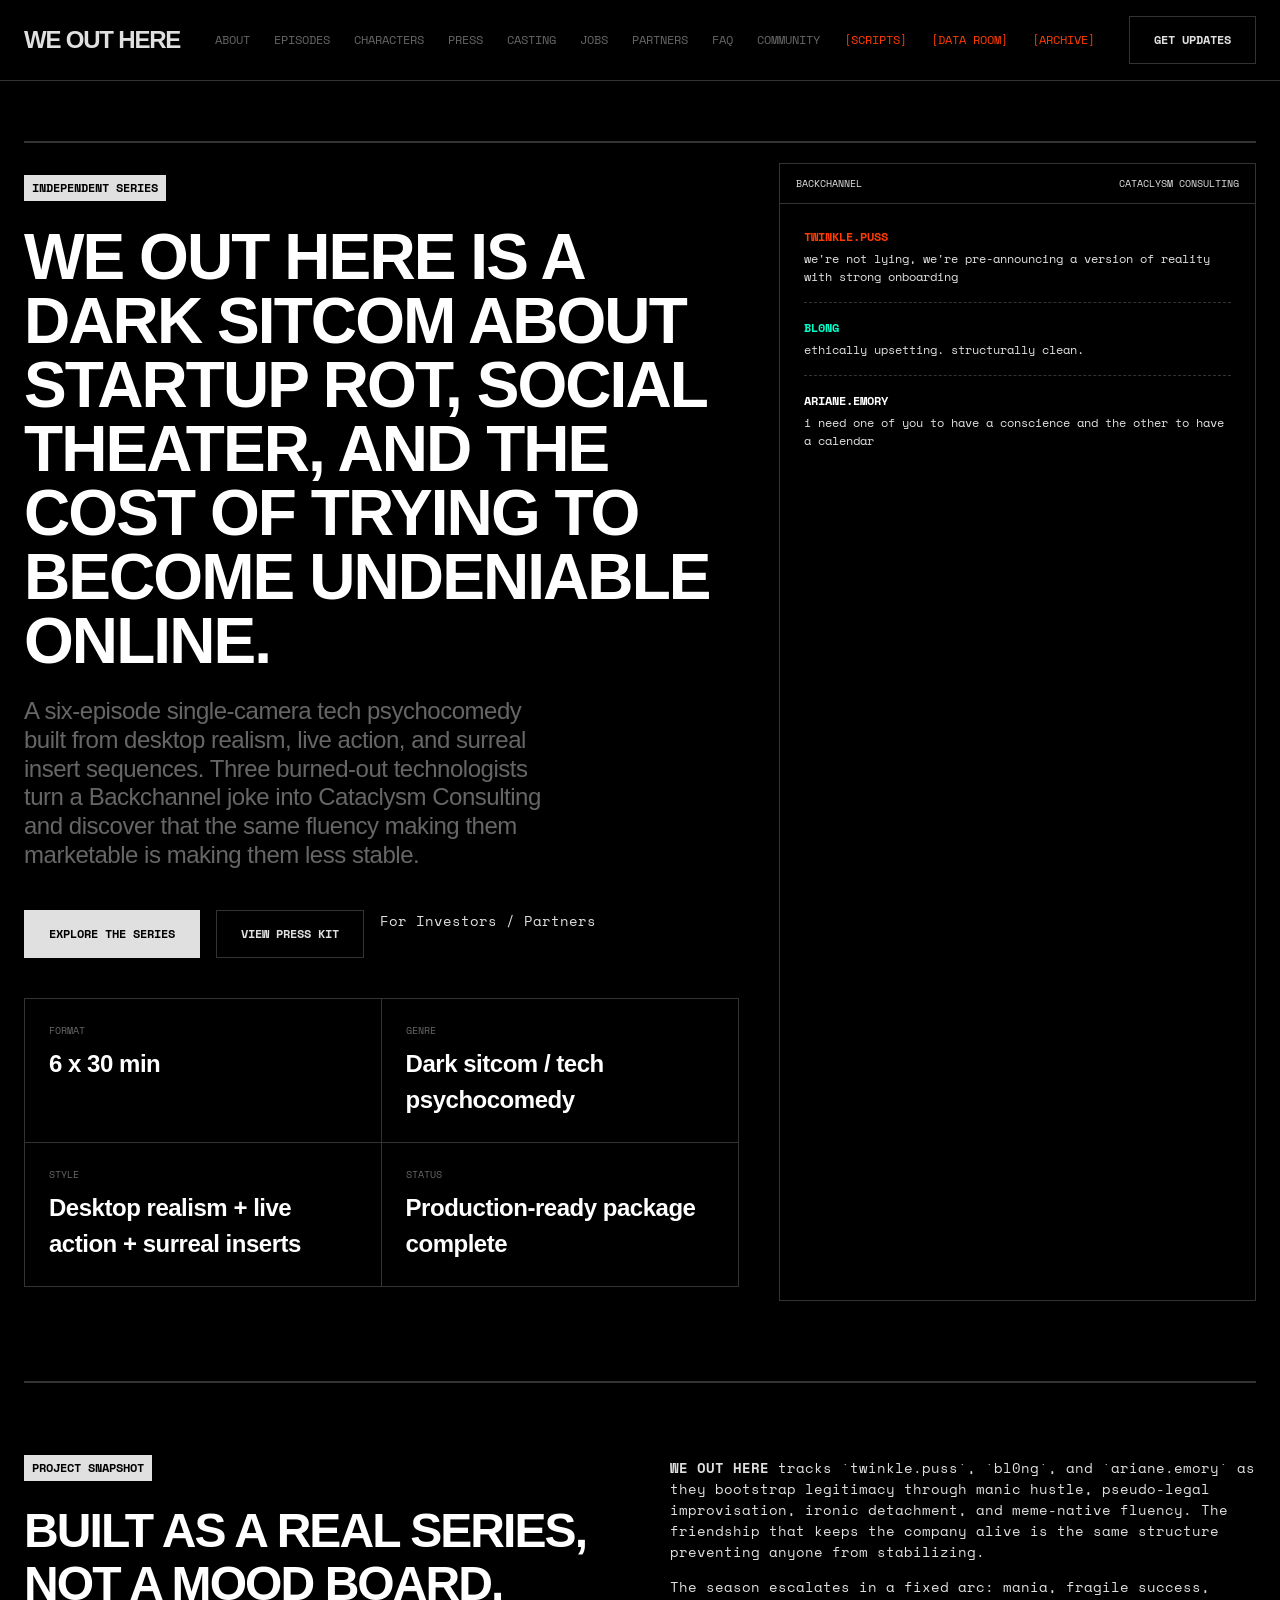
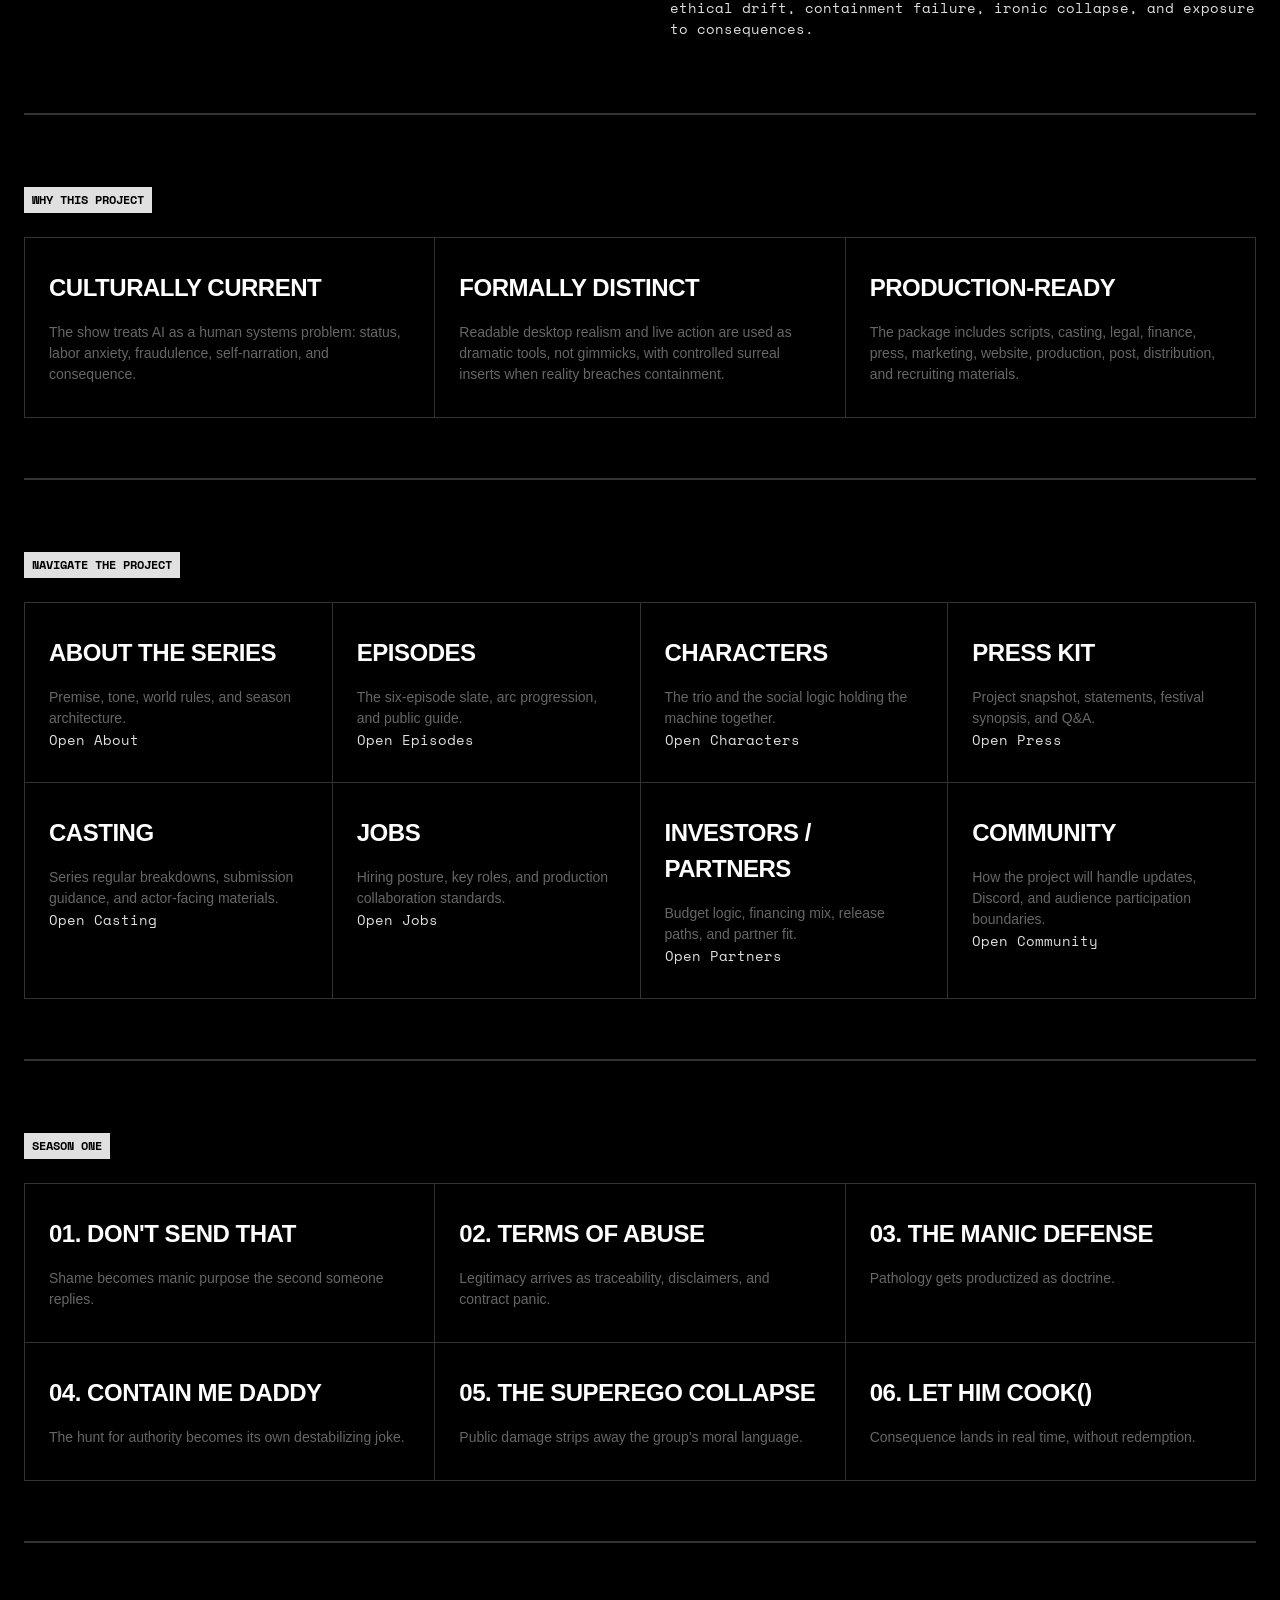
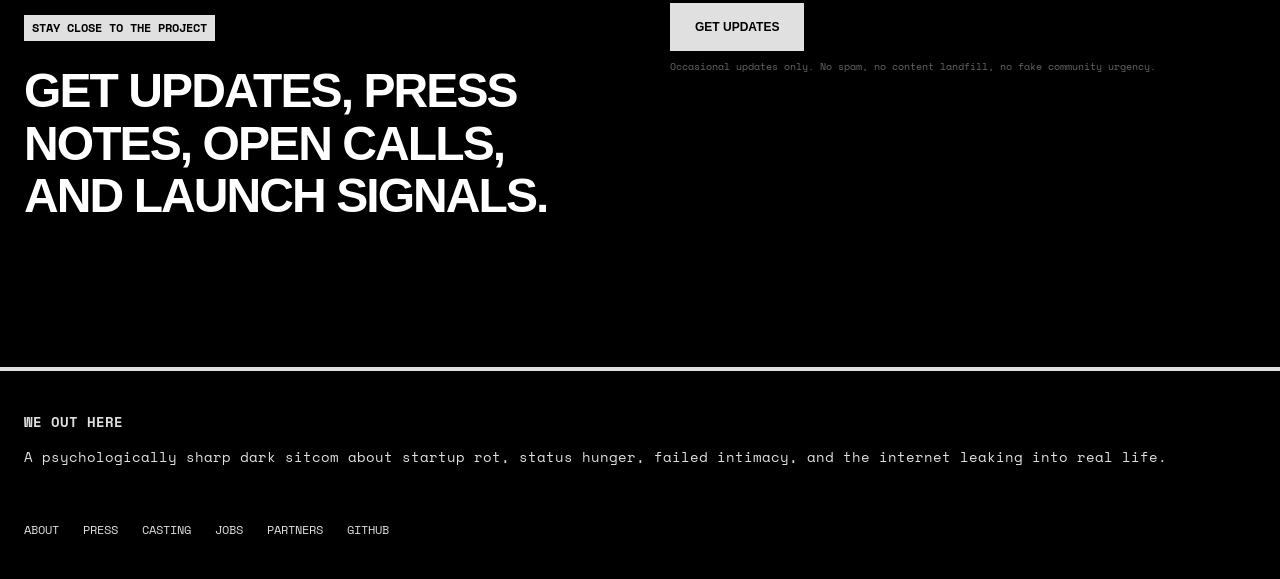
==== commit db8ba6e4: "feat(site): build exhaustive interactive SPA project archive for all missing documents across all de" ====
--- a/site/index.html
+++ b/site/index.html
@@ -20,7 +20,7 @@
         <a href="partners.html">Partners</a>
         <a href="faq.html">FAQ</a>
         <a href="community.html">Community</a>
-      <a href="scripts.html" style="color: var(--accent);">[SCRIPTS]</a><a href="data-room.html" style="color: var(--accent);">[DATA ROOM]</a></nav>
+      <a href="scripts.html" style="color: var(--accent);">[SCRIPTS]</a><a href="data-room.html" style="color: var(--accent);">[DATA ROOM]</a><a href="archive.html" style="color: var(--accent);">[ARCHIVE]</a></nav>
       <a class="button ghost" href="#signup">Get Updates</a>
     </header>
 
